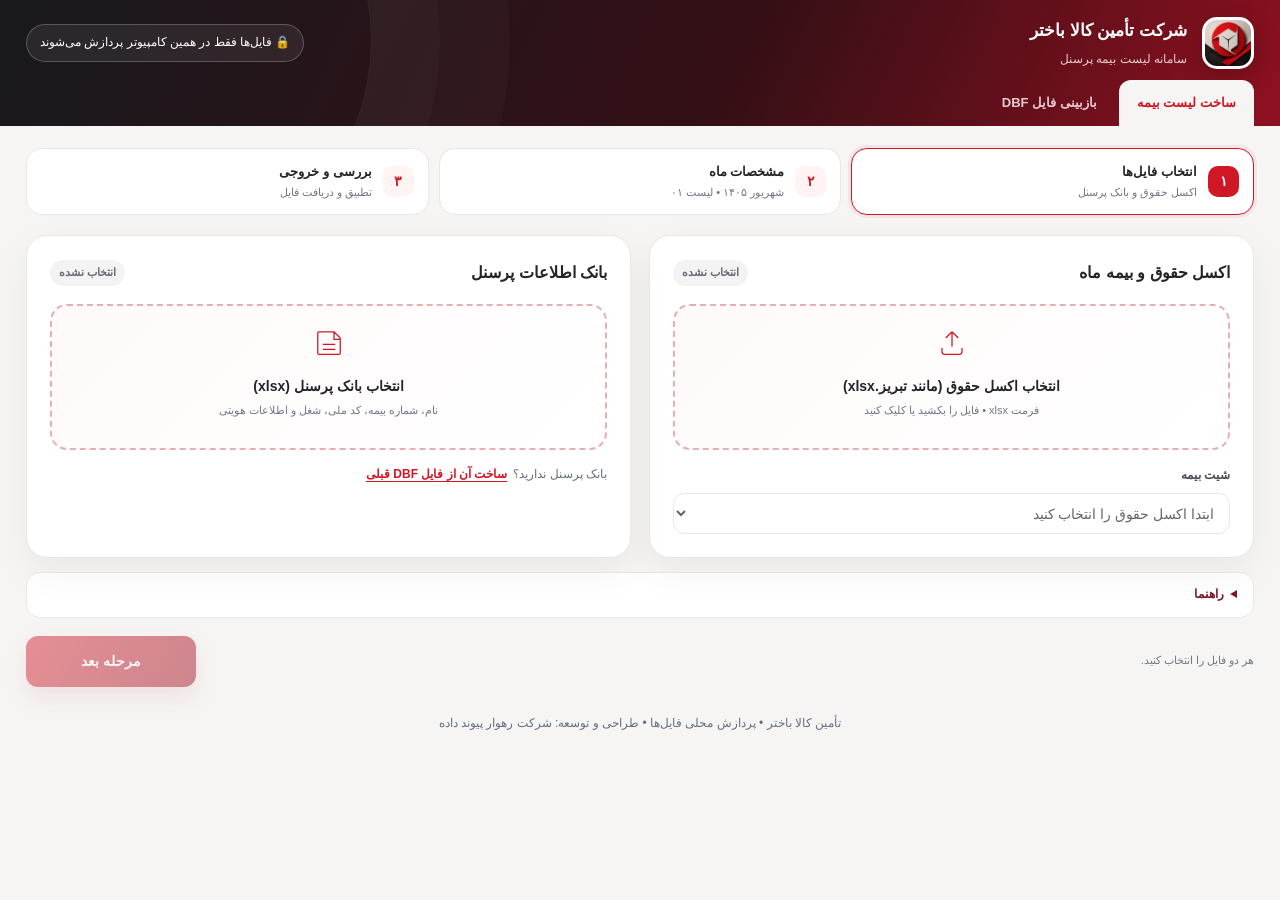
==== bime/index.html @ 83b2b1e6 "Bime: suggest close names, include same-month leavers, Tabriz workshop default - Unmatched payroll n" ====
<!doctype html><html lang="fa" dir="rtl"><head><meta charset="utf-8"><meta name="viewport" content="width=device-width,initial-scale=1"><meta name="theme-color" content="#991522"><title>سامانه هوشمند بیمه | شرکت تأمین کالا باختر</title><meta name="author" content="شرکت رهوار پیوند داده"><style>
:root{--red:#cf1725;--deep:#91101d;--ink:#23242a;--muted:#737887;--bg:#f6f5f4;--line:#eae7e5;--light:#fff3f3;--good:#087c5f;--amber:#9d621a;--shadow:0 14px 40px rgba(30,24,24,.055)}
*{box-sizing:border-box}body{margin:0;background:var(--bg);color:var(--ink);font-family:Tahoma,'Segoe UI',Arial,sans-serif;font-size:14px;line-height:1.8}button,input,select{font:inherit}button{cursor:pointer}button:disabled{cursor:not-allowed;opacity:.47}a{color:inherit}.wrap{max-width:1340px;margin:auto;padding:0 26px}.top{background:linear-gradient(115deg,#18191d,#340f15 57%,#8f1020);color:white;overflow:hidden;position:relative}.top:before{content:'';position:absolute;left:-100px;bottom:-150px;width:470px;height:470px;border:1px solid #ffffff14;border-radius:50%;box-shadow:0 0 0 68px #ffffff06,0 0 0 138px #ffffff06;pointer-events:none}.header{padding:22px 0;display:flex;justify-content:space-between;align-items:center;gap:18px;position:relative}.brand{display:flex;align-items:center;gap:15px}.logo{width:76px;height:76px;border-radius:22px;object-fit:cover;background:white;border:3px solid #ffffff25;box-shadow:0 6px 22px #0003}.brand-name{font-weight:900;font-size:20px;margin:0}.brand-sub{font-size:12px;color:#e7cbd0;margin-top:2px}.top-tag{border:1px solid #ffffff39;color:#fff;background:#ffffff12;padding:7px 13px;border-radius:99px;font-size:12px;white-space:nowrap}.hero{padding:17px 0 39px;position:relative;display:flex;justify-content:space-between;align-items:end;gap:24px}.hero h1{font-size:clamp(23px,3vw,37px);line-height:1.55;max-width:760px;margin:0 0 7px;font-weight:900}.hero p{color:#e4cbd0;margin:0;max-width:770px;font-size:13px}.hero-chip{display:flex;align-items:center;gap:8px;font-size:12px;color:#fff;border-radius:15px;background:#ffffff13;padding:12px 16px;border:1px solid #ffffff26;white-space:nowrap}.dot{height:8px;width:8px;display:inline-block;background:#56d3a4;border-radius:50%;box-shadow:0 0 0 4px #56d3a430}.main{padding-top:24px;padding-bottom:55px}.notice{background:white;border:1px solid #f1d9d9;border-right:4px solid var(--red);border-radius:14px;padding:12px 17px;font-size:12px;color:#61464b;margin-bottom:22px}.steps{display:grid;grid-template-columns:1.1fr 1fr;gap:19px}.panel{background:#fff;border:1px solid var(--line);border-radius:21px;box-shadow:var(--shadow);padding:23px}.panel-head{display:flex;align-items:center;justify-content:space-between;gap:12px;margin-bottom:18px}.panel-title{display:flex;align-items:center;gap:11px}.number{height:31px;width:31px;border-radius:10px;background:var(--light);color:var(--red);display:grid;place-items:center;font-weight:900;font-size:14px}.panel h2{font-size:16px;margin:0;font-weight:900}.tiny{font-size:11px;color:var(--muted)}.hint{margin:0 0 15px;color:var(--muted);font-size:12px}.upload{border:2px dashed #e7afb3;background:linear-gradient(135deg,#fffafa,#fff);border-radius:17px;padding:23px 14px;text-align:center;display:block;transition:.15s;cursor:pointer;position:relative}.upload:hover,.upload.drag{border-color:var(--red);background:#fff1f2}.upload svg{width:30px;height:30px;color:var(--red);margin-bottom:8px}.upload strong{display:block;font-size:14px}.upload small{display:block;color:var(--muted);font-size:11px;margin-top:2px}.upload input{position:absolute;opacity:0;width:1px;height:1px;pointer-events:none}.grid2{display:grid;grid-template-columns:1fr 1fr;gap:14px}.field label{display:block;font-size:12px;font-weight:800;color:#4c4d56;margin-bottom:7px}.field input,.field select,.search{width:100%;background:#fff;border:1px solid #dedfe3;border-radius:11px;min-height:41px;padding:8px 11px;outline:none;color:var(--ink)}.field input:focus,.field select:focus,.search:focus{border-color:var(--red);box-shadow:0 0 0 3px #e51c2f12}.field input[dir=ltr]{font-family:Arial,sans-serif;text-align:center;direction:ltr}.soft{border:1px solid #eee9e8;background:#fcfbfa;border-radius:13px;padding:13px;margin-top:15px}.soft strong{font-size:12px}.soft p{font-size:11px;color:var(--muted);margin:3px 0 9px}.secondary{background:#fff;color:#383941;border:1px solid #dedbe0;border-radius:10px;min-height:38px;padding:8px 13px;font-weight:800;font-size:12px;display:inline-flex;align-items:center;justify-content:center;gap:7px}.secondary:hover{background:#faf6f6;border-color:#cca0a0}.secondary:disabled{opacity:.45}.file-line{font-size:11px;color:var(--good);margin:8px 0 0;min-height:19px}.status{display:inline-flex;align-items:center;gap:5px;background:#f3f3f4;color:#686a74;padding:3px 9px;border-radius:99px;font-size:11px;font-weight:800}.status.green{background:#eaf7f2;color:#087c5f}.status.warn{background:#fff4e2;color:#976315}.status.bad{background:#fff0f0;color:#ad1829}.stats{display:grid;grid-template-columns:repeat(4,1fr);gap:13px;margin:19px 0}.metric{background:white;border:1px solid var(--line);border-radius:15px;padding:13px 18px;box-shadow:var(--shadow)}.metric span{font-size:11px;color:#777b84}.metric strong{display:block;font-size:19px;margin-top:2px;direction:ltr;text-align:right;font-family:Arial,Tahoma,sans-serif}.metric.green strong{color:#087c5f}.metric.red strong{color:#b61e2d}.metric.amber strong{color:#986214}.table-panel{padding:0;overflow:hidden}.table-header{display:flex;justify-content:space-between;align-items:center;gap:14px;flex-wrap:wrap;padding:19px 23px;border-bottom:1px solid var(--line)}.table-tools{display:flex;gap:9px;align-items:center;flex-wrap:wrap}.search{min-height:38px;width:230px;font-size:12px}.seg{background:#f4f3f3;display:flex;padding:3px;gap:2px;border-radius:11px}.seg button{border:0;background:transparent;color:#6d7076;border-radius:8px;padding:7px 11px;font-size:11px;font-weight:800}.seg button.active{background:white;color:var(--red);box-shadow:0 2px 7px #00000014}.tblwrap{overflow:auto;max-height:580px}table{border-collapse:collapse;width:100%;min-width:1180px;font-size:12px;white-space:nowrap}th{position:sticky;top:0;z-index:1;background:#f9f8f8;border-bottom:1px solid #e7e7e8;color:#686972;text-align:right;padding:12px}td{padding:9px 12px;border-bottom:1px solid #f1eeee}tbody tr:hover{background:#fffafa}th:first-child,td:first-child{padding-right:24px}.mono{direction:ltr;unicode-bidi:plaintext;font-family:Arial,Tahoma,sans-serif}.wage{font-variant-numeric:tabular-nums}.empty{padding:52px 18px;text-align:center;color:#8a8e94}.fullname{font-weight:800;color:#262730}.smallbtn{background:#fff;border:1px solid #ebc9ce;color:#ae1522;border-radius:8px;padding:5px 10px;font-size:11px;font-weight:800}.smallbtn:hover{background:#fff0f1}.err-list{border:1px solid #f1d0d2;background:#fff9f8;border-radius:16px;padding:17px 21px;margin-top:18px}.err-list h3{font-size:13px;margin:0 0 4px;color:#aa1f29}.err-list p{font-size:12px;color:#8b6266;margin:0 0 10px}.issues{max-height:174px;overflow:auto;font-size:12px;color:#8f3036}.issues div{border-top:1px solid #f3dedf;padding:5px 0}.footer-actions{margin-top:20px;display:flex;align-items:center;justify-content:space-between;gap:18px;flex-wrap:wrap;background:#fff;border:1px solid var(--line);border-radius:19px;padding:19px 22px;box-shadow:var(--shadow)}.btn{border:0;border-radius:12px;background:linear-gradient(120deg,#d31b2b,#a10b1c);color:#fff;font-weight:900;font-size:14px;padding:13px 28px;box-shadow:0 10px 21px #b2162830}.btn:not(:disabled):hover{filter:brightness(1.04);transform:translateY(-1px)}.footer-text h3{font-size:15px;margin:0}.footer-text p{font-size:11px;color:#777;margin:2px 0}.details{margin-top:19px;color:#757983;font-size:12px}.details summary{cursor:pointer;font-weight:800}.details .content{border:1px solid var(--line);padding:14px;margin-top:8px;background:white;border-radius:12px}.tech{display:flex;flex-wrap:wrap;gap:8px;margin-top:11px}.tech span{background:#f7f6f6;border-radius:7px;padding:4px 8px;color:#4e5158;font-size:11px}.modal{position:fixed;inset:0;background:#181419aa;display:none;align-items:center;justify-content:center;padding:15px;z-index:100}.modal.show{display:flex}.modal-window{width:min(830px,100%);max-height:92vh;background:#fff;border-radius:20px;overflow:hidden;display:flex;flex-direction:column}.modal-head{display:flex;justify-content:space-between;align-items:center;padding:15px 22px;border-bottom:1px solid var(--line)}.modal-head h3{margin:0;font-size:17px}.close{background:#f5f5f5;border:0;border-radius:9px;width:33px;height:33px;font-size:21px}.modal-body{overflow:auto;padding:20px 22px}.edit-section{padding:12px 0;border-bottom:1px solid #f0eded}.edit-section h4{margin:0 0 12px;color:var(--red);font-size:13px}.modal-foot{padding:15px 22px;border-top:1px solid #efeeee;display:flex;justify-content:end;gap:10px}.toast{position:fixed;bottom:20px;left:20px;max-width:440px;background:#26262b;color:#fff;border-radius:12px;padding:12px 17px;z-index:200;box-shadow:0 12px 40px #0002;display:none;font-size:12px}.toast.show{display:block}.sr{position:absolute;width:1px;height:1px;padding:0;margin:-1px;overflow:hidden;clip:rect(0,0,0,0);white-space:nowrap;border:0}
@media(max-width:940px){.steps{grid-template-columns:1fr}.stats{grid-template-columns:repeat(2,1fr)}.hero-chip{display:none}}@media(max-width:600px){.wrap{padding:0 14px}.header{padding:15px 0}.logo{width:56px;height:56px;border-radius:14px}.brand-name{font-size:15px}.brand-sub{font-size:10px}.top-tag{display:none}.hero{padding:12px 0 25px}.hero h1{font-size:25px}.panel{padding:17px}.grid2{grid-template-columns:1fr}.metric{padding:10px}.metric strong{font-size:16px}.search{width:100%}.table-tools{width:100%}.table-header{padding:16px}.footer-actions{padding:16px}.btn{width:100%}.modal-body{padding:13px}}


.hero p{max-width:770px}.workgrid{display:grid;grid-template-columns:1fr 1fr;gap:18px}
.manualbox{margin-top:16px;background:#fafbfc;border:1px solid #e7e9ee;border-radius:14px;padding:13px 16px;line-height:1.9}
.manualbox strong{color:#7b1623}.muted{font-size:12px;color:#657080}.cardheads{display:flex;align-items:center;justify-content:space-between;gap:10px;flex-wrap:wrap}
.linkbtn{border:1px solid #ddcbd0;color:#8e1a2a;background:#fff5f5;border-radius:10px;padding:8px 14px;font-size:12px;font-weight:bold}
.linkbtn:hover{background:#fae6e8}.minirow{display:flex;align-items:center;gap:10px;flex-wrap:wrap}.smallstat{border-radius:12px;padding:10px 14px;background:#f8f8fa;border:1px solid #ebebef;min-width:130px;flex:1}.smallstat b{display:block;font-size:19px;color:#34313a}.smallstat span{font-size:12px;color:#6d7380}
.tabsec{display:flex;align-items:center;justify-content:space-between;gap:14px;flex-wrap:wrap}.results-table{max-height:550px;overflow:auto}.results-table table{white-space:nowrap}.dangertext{color:#a61227;font-weight:700}.goodtext{color:#087c5f;font-weight:700}.grid3{display:grid;grid-template-columns:repeat(3,1fr);gap:12px}
.upload.compact{padding:22px 16px;min-height:146px}.upload.compact svg{width:30px;height:30px}.pill{border-radius:100px;padding:3px 10px;font-size:11px;background:#fff6e6;color:#94601c;border:1px solid #f0deae}
.issue{background:#fff4f5;color:#852330;border:1px solid #f3d4d9;border-radius:10px;padding:10px 12px;font-size:12px;margin:5px 0}.positive{background:#eaf8f2;border-color:#cae9dc;color:#065e43}
.actions{display:flex;gap:9px;flex-wrap:wrap;align-items:center}.mainrow{margin-top:19px}.hide{display:none!important}.tall-message{min-height:64px}.sheetline{margin-top:15px}
.viewer-summary{font-size:12px;color:#69717d;line-height:2}.allfields{display:flex;flex-wrap:wrap;gap:6px}.allfields span{font-size:12px;padding:4px 7px;background:#f5f5f8;border:1px solid #e9e9ec;border-radius:8px}
.table-tools{flex-wrap:wrap}.strong-note{font-weight:700;color:#913040}.table-panel{margin-top:22px}.panel-head{margin-bottom:16px}
@media(max-width:1000px){.workgrid{grid-template-columns:1fr}.grid3{grid-template-columns:1fr 1fr}}
@media(max-width:650px){.grid3{grid-template-columns:1fr}.minirow{flex-direction:column;align-items:stretch}.smallstat{min-width:0}.manualbox{padding:11px}.hero h1{font-size:26px}}

/* ---- ساده‌سازی رابط: زبانه‌ها و مراحل (طراحی و توسعه: شرکت رهوار پیوند داده) ---- */
.top.slim .header{padding:16px 0 10px}
.top.slim .logo{width:52px;height:52px;border-radius:15px}
.top.slim .brand-name{font-size:17px}
.apptabs{display:flex;gap:4px;position:relative}
.apptab{border:0;background:transparent;color:#e7cbd0;font-weight:800;font-size:13px;padding:11px 18px;border-radius:12px 12px 0 0}
.apptab:hover{color:#fff;background:#ffffff10}
.apptab.active{background:var(--bg);color:var(--red)}
.main{padding-top:22px}
.stepper{list-style:none;margin:0 0 20px;padding:0;display:grid;grid-template-columns:repeat(3,1fr);gap:10px}
.stepbtn{width:100%;display:flex;align-items:center;gap:11px;text-align:right;background:#fff;border:1px solid var(--line);border-radius:16px;padding:11px 14px;color:var(--ink);transition:.15s}
.stepbtn:hover{border-color:#e2bcc0}
.stepbtn b{display:block;font-size:13px}
.stepbtn small{display:block;font-size:11px;color:var(--muted);white-space:nowrap;overflow:hidden;text-overflow:ellipsis;max-width:240px}
.stepbtn .number{flex-shrink:0}
.stepbtn.active{border-color:var(--red);box-shadow:0 0 0 3px #cf172512}
.stepbtn.active .number{background:var(--red);color:#fff}
.stepbtn.done .number{background:#eaf7f2;color:var(--good)}
.step[hidden],#tab-build[hidden],#tab-viewer[hidden]{display:none}
.panel-head h2{font-size:16px;margin:0;font-weight:900}
.minor{display:flex;align-items:center;gap:6px;flex-wrap:wrap;margin-top:14px;font-size:12px}
.textbtn{border:0;background:none;color:var(--red);font-weight:800;font-size:12px;padding:0;text-decoration:underline;text-underline-offset:3px}
.help{margin-top:14px;background:#fff;border:1px solid var(--line);border-radius:14px;padding:11px 16px;font-size:12px;color:#5b616c}
.help summary{cursor:pointer;font-weight:800;color:#7b1623}
.helpbody p{margin:8px 0 0;line-height:2}
.stepnav{display:flex;align-items:center;justify-content:space-between;gap:12px;margin-top:18px;flex-wrap:wrap}
.stepnav .btn{min-width:170px}
.grid4{display:grid;grid-template-columns:repeat(4,1fr);gap:12px}
.stats{margin:0 0 14px}
.top-actions{margin:0 0 14px}
.table-panel{margin-top:0}
.table-header h2{font-size:16px;margin:0;font-weight:900}
.tabsec{padding:19px 23px}
.tabsec h2{font-size:16px;margin:0;font-weight:900}
#viewerPanel .manualbox,#viewerPanel>.table-tools{margin-left:23px;margin-right:23px}
#viewerPanel>details{margin:16px 23px 20px}
.pagefoot{text-align:center;margin:26px 0}
.rowact{margin-top:6px}
.leaversel{border:1px solid #dedfe3;border-radius:8px;padding:4px 8px;font-size:12px;background:#fff}
tr.dim td{opacity:.55}
@media(max-width:1000px){.grid4{grid-template-columns:1fr 1fr}}
@media(max-width:650px){
  .stepper{gap:6px}
  .stepbtn{flex-direction:column;text-align:center;gap:4px;padding:9px 6px}
  .stepbtn small{display:none}
  .stepbtn b{font-size:12px}
  .grid4{grid-template-columns:1fr}
  .stepnav .btn{width:100%}
  .apptab{padding:10px 12px;font-size:12px}
}
</style></head>
<body>
<div class="top slim"><div class="wrap"><header class="header"><div class="brand"><img class="logo" src="[data-uri]" alt="لوگوی تأمین کالا باختر"><div><div class="brand-name">شرکت تأمین کالا باختر</div><div class="brand-sub">سامانه لیست بیمه پرسنل</div></div></div><span class="top-tag">🔒 فایل‌ها فقط در همین کامپیوتر پردازش می‌شوند</span></header>
<nav class="apptabs" role="tablist" aria-label="بخش‌های سامانه"><button type="button" class="apptab active" role="tab" aria-selected="true" data-tab="build">ساخت لیست بیمه</button><button type="button" class="apptab" role="tab" aria-selected="false" data-tab="viewer">بازبینی فایل DBF</button></nav>
</div></div>
<main class="wrap main">

<section id="tab-build" role="tabpanel">
<ol class="stepper" aria-label="مراحل">
<li><button type="button" class="stepbtn active" data-step="1"><span class="number">۱</span><span><b>انتخاب فایل‌ها</b><small id="s1sum">اکسل حقوق و بانک پرسنل</small></span></button></li>
<li><button type="button" class="stepbtn" data-step="2"><span class="number">۲</span><span><b>مشخصات ماه</b><small id="s2sum">کارگاه، سال و ماه</small></span></button></li>
<li><button type="button" class="stepbtn" data-step="3"><span class="number">۳</span><span><b>بررسی و خروجی</b><small>تطبیق و دریافت فایل</small></span></button></li>
</ol>

<div class="step" data-step="1">
<div class="workgrid">
<section class="panel"><div class="panel-head"><h2>اکسل حقوق و بیمه ماه</h2><span class="status" id="payState">انتخاب نشده</span></div>
<label class="upload compact" id="payZone"><svg viewBox="0 0 24 24" fill="none" stroke="currentColor"><path d="M12 15V3m0 0L7 8m5-5 5 5M4 16v3a2 2 0 0 0 2 2h12a2 2 0 0 0 2-2v-3"/></svg><strong id="payName">انتخاب اکسل حقوق (مانند تبریز.xlsx)</strong><small>فرمت xlsx • فایل را بکشید یا کلیک کنید</small><input type="file" id="payInput" accept=".xlsx"></label>
<div class="field sheetline"><label for="sheetSelect">شیت بیمه</label><select id="sheetSelect" disabled><option>ابتدا اکسل حقوق را انتخاب کنید</option></select></div>
</section>
<section class="panel"><div class="panel-head"><h2>بانک اطلاعات پرسنل</h2><span class="status" id="masterState">انتخاب نشده</span></div>
<label class="upload compact" id="masterZone"><svg viewBox="0 0 24 24" fill="none" stroke="currentColor"><path d="M8 3h8l5 5v12a1 1 0 0 1-1 1H4a1 1 0 0 1-1-1V4a1 1 0 0 1 1-1h4zm8 0v6h5M7 13h10m-10 4h10"/></svg><strong id="masterName">انتخاب بانک پرسنل (xlsx)</strong><small>نام، شماره بیمه، کد ملی، شغل و اطلاعات هویتی</small><input type="file" id="masterInput" accept=".xlsx"></label>
<div class="minor"><span id="masterInfo" class="muted">بانک پرسنل ندارید؟</span><button type="button" class="textbtn" id="chooseDbfForExcel">ساخت آن از فایل DBF قبلی</button><input id="dbfMasterInput" type="file" accept=".dbf" hidden></div>
</section>
</div>
<details class="help"><summary>راهنما</summary><div class="helpbody">
<p><b>اکسل حقوق:</b> نام افراد، روزهای کارکرد، مزد، مزایا، مأخذ بیمه و سهم بیمه کارگر؛ مبالغ فقط از شیت انتخاب‌شده گرفته می‌شوند.</p>
<p><b>بانک پرسنل:</b> فرد جدید را یک‌بار به این اکسل اضافه کنید؛ برای افراد خارج‌شده «وضعیت پرسنل» را غیرفعال بگذارید. افراد غیرفعال و افرادی که در لیست حقوق نیستند وارد خروجی نمی‌شوند.</p>
<p><b>نام‌های متفاوت:</b> اگر نامی در دو فایل کمی فرق داشته باشد (مثلاً «زاده» جا افتاده)، سامانه نزدیک‌ترین نام را پیشنهاد می‌دهد؛ با تأیید شما در همین مرورگر به خاطر سپرده می‌شود و نام بانک پرسنل در فایل بیمه درج می‌شود.</p>
<p><b>ترک کار:</b> کسی که در بانک پرسنل «تاریخ ترک کار» در ماه همین لیست دارد، با ۰ روز اعلام می‌شود؛ مشخص کنید در کدام لیست است. با افزودن ستون اختیاری «لیست بیمه» (مثلاً «اصلی» یا «پیمان») به بانک پرسنل، این انتخاب خودکار می‌شود.</p>
<p><b>امنیت:</b> همه اطلاعات در مرورگر همین کامپیوتر پردازش می‌شود و به سرور ارسال نمی‌شود. انکودینگ، ترتیب ۲۹ ستون و ساختار DBF مطابق نمونه رسمی ثابت است.</p>
</div></details>
<div class="stepnav"><span class="tiny" id="s1hint">هر دو فایل را انتخاب کنید.</span><button type="button" class="btn" data-go="2" id="next1" disabled>مرحله بعد</button></div>
</div>

<div class="step" data-step="2" hidden>
<section class="panel"><div class="panel-head"><h2>مشخصات ماه و کارگاه</h2><span class="status green">سال و ماه از اکسل حقوق خوانده می‌شود</span></div>
<div class="grid4">
<div class="field"><label for="workshop">کد ۱۰ رقمی کارگاه</label><input id="workshop" dir="ltr" maxlength="10" inputmode="numeric" value="2826160012"></div>
<div class="field"><label for="listno">شماره لیست</label><input id="listno" dir="ltr" maxlength="12" value="01"></div>
<div class="field"><label for="year">سال شمسی</label><input id="year" dir="ltr" maxlength="4" inputmode="numeric" value="1405"></div>
<div class="field"><label for="month">ماه لیست</label><select id="month"><option value="1">فروردین</option><option value="2">اردیبهشت</option><option value="3">خرداد</option><option value="4">تیر</option><option value="5">مرداد</option><option value="6" selected>شهریور</option><option value="7">مهر</option><option value="8">آبان</option><option value="9">آذر</option><option value="10">دی</option><option value="11">بهمن</option><option value="12">اسفند</option></select></div>
</div>
<p class="tiny" style="margin:14px 0 0">مأخذ بیمه و سهم کارگر از اکسل حقوق استخراج می‌شوند و دوباره محاسبه نمی‌شوند؛ اطلاعات هویتی از بانک پرسنل می‌آیند.</p>
</section>
<div class="stepnav"><button type="button" class="secondary" data-go="1">مرحله قبل</button><button type="button" class="btn" data-go="3">بررسی و خروجی</button></div>
</div>

<div class="step" data-step="3" hidden>
<div class="stats"><div class="metric"><span>افراد لیست حقوق</span><strong id="statPayroll">۰</strong></div><div class="metric green"><span>تطبیق صحیح و فعال</span><strong id="statMatched">۰</strong></div><div class="metric red"><span>نیازمند رسیدگی</span><strong id="statProblems">۰</strong></div><div class="metric amber"><span>افراد بانک خارج از لیست ماه</span><strong id="statUnused">۰</strong></div></div>
<div class="footer-actions top-actions"><div><strong id="exportTitle">منتظر دو اکسل</strong><div class="tiny" id="exportHint">پس از رفع اشکالات، فایل خروجی فعال می‌شود.</div></div><button type="button" class="btn" id="exportBtn" disabled>دریافت DSKWOR00.dbf</button></div>
<section class="panel table-panel"><div class="table-header"><div><h2>تطبیق دو اکسل و مبالغ</h2><div class="tiny" id="matchSubtitle">پس از انتخاب هر دو اکسل، نتایج اینجا ظاهر می‌شود.</div></div><div class="table-tools"><input class="search" type="search" id="search" placeholder="جستجوی نام یا کد ملی"><div class="seg"><button id="filterAll" type="button" class="active">همه</button><button id="filterProblems" type="button">فقط مشکلات</button></div><button id="reportBtn" type="button" class="secondary" disabled>دانلود گزارش خطا</button></div></div>
<div id="issuesBox" class="soft" style="margin:0 20px 14px" hidden><strong id="issuesTitle"></strong><div id="issuesLines"></div></div>
<div class="tblwrap results-table"><table><thead><tr><th>ردیف</th><th>نام در اکسل حقوق</th><th>وضعیت تطبیق</th><th>شماره بیمه</th><th>کد ملی</th><th>شغل</th><th>روز کارکرد</th><th>مأخذ بیمه (ریال)</th><th>سهم کارگر (ریال)</th><th>جزئیات</th></tr></thead><tbody id="matchedRows"><tr><td colspan="10" class="empty">هنوز دو فایل انتخاب نشده‌اند.</td></tr></tbody></table></div>
</section>
<div class="stepnav"><button type="button" class="secondary" data-go="2">مرحله قبل</button><span class="tiny">برای ارسال رسمی، خروجی را در نرم‌افزار مقصد نیز کنترل کنید.</span></div>
</div>
</section>

<section id="tab-viewer" role="tabpanel" hidden>
<section class="panel table-panel" id="viewerPanel"><div class="tabsec"><div><h2>بازبینی هر فایل DBF</h2><div class="tiny">فایل DBF قدیمی یا خروجی ساخته‌شده را باز کنید و تمام لیست را بررسی کنید.</div></div><div class="actions"><button type="button" class="btn" id="viewerBtn">انتخاب فایل DBF</button><input type="file" id="viewerInput" accept=".dbf" hidden><button type="button" class="linkbtn" id="viewerToExcel" disabled>تبدیل پرسنل همین DBF به اکسل</button><button type="button" class="linkbtn" id="viewerCsv" disabled>دانلود جدول (CSV)</button></div></div>
<div class="manualbox tall-message" id="viewerSummary">فایل DBF را انتخاب کنید تا تعداد افراد، ساختار فایل و جدول اطلاعات آن نمایش داده شود.</div>
<div class="table-tools" style="margin:12px 0"><input id="viewerSearch" class="search" type="search" placeholder="جستجو در لیست DBF" disabled><label class="muted"><input id="viewerAll" type="checkbox"> نمایش تمام ۲۹ ستون (در صورت وجود)</label></div>
<div class="tblwrap results-table"><table><thead id="viewerHead"><tr><th>ردیف</th><th>نام</th><th>شماره بیمه</th><th>کد ملی</th></tr></thead><tbody id="viewerRows"><tr><td class="empty" colspan="6">هیچ فایل DBF باز نشده است.</td></tr></tbody></table></div>
<details class="manualbox"><summary style="cursor:pointer;font-weight:bold">مشخصات فنی فایل و ستون‌ها (برای پشتیبانی)</summary><div class="viewer-summary" id="schemaText"></div></details>
</section>
</section>

<footer class="muted pagefoot">تأمین کالا باختر • پردازش محلی فایل‌ها • طراحی و توسعه: شرکت رهوار پیوند داده</footer>
</main><div id="toast" class="toast" role="status" aria-live="polite"></div>
<script>
'use strict';
const SCHEMA=[{"name":"DSW_ID","type":"C","len":10,"dec":0,"label":"کد کارگاه"},{"name":"DSW_YY","type":"N","len":2,"dec":0,"label":"سال"},{"name":"DSW_MM","type":"N","len":2,"dec":0,"label":"ماه"},{"name":"DSW_LISTNO","type":"C","len":12,"dec":0,"label":"شماره لیست"},{"name":"DSW_ID1","type":"C","len":8,"dec":0,"label":"شماره بیمه"},{"name":"DSW_FNAME","type":"C","len":60,"dec":0,"label":"نام"},{"name":"DSW_LNAME","type":"C","len":60,"dec":0,"label":"نام خانوادگی"},{"name":"DSW_DNAME","type":"C","len":60,"dec":0,"label":"نام پدر"},{"name":"DSW_IDNO","type":"C","len":15,"dec":0,"label":"شماره شناسنامه"},{"name":"DSW_IDPLC","type":"C","len":30,"dec":0,"label":"محل صدور شناسنامه"},{"name":"DSW_IDATE","type":"C","len":8,"dec":0,"label":"تاریخ صدور"},{"name":"DSW_BDATE","type":"C","len":8,"dec":0,"label":"تاریخ تولد"},{"name":"DSW_SEX","type":"C","len":3,"dec":0,"label":"جنسیت"},{"name":"DSW_NAT","type":"C","len":10,"dec":0,"label":"ملیت"},{"name":"DSW_OCP","type":"C","len":50,"dec":0,"label":"عنوان شغل"},{"name":"DSW_SDATE","type":"C","len":8,"dec":0,"label":"تاریخ شروع به کار"},{"name":"DSW_EDATE","type":"C","len":8,"dec":0,"label":"تاریخ ترک کار"},{"name":"DSW_DD","type":"N","len":2,"dec":0,"label":"روز کارکرد"},{"name":"DSW_ROOZ","type":"N","len":12,"dec":0,"label":"دستمزد روزانه"},{"name":"DSW_MAH","type":"N","len":12,"dec":0,"label":"دستمزد ماهانه"},{"name":"DSW_MAZ","type":"N","len":12,"dec":0,"label":"مزایای مشمول"},{"name":"DSW_MASH","type":"N","len":12,"dec":0,"label":"جمع مشمول بیمه"},{"name":"DSW_TOTL","type":"N","len":12,"dec":0,"label":"جمع کل دستمزد و مزایا"},{"name":"DSW_BIME","type":"N","len":12,"dec":0,"label":"حق بیمه سهم کارگر"},{"name":"DSW_PRATE","type":"N","len":2,"dec":0,"label":"نرخ پیمان"},{"name":"DSW_JOB","type":"C","len":6,"dec":0,"label":"کد شغل بیمه"},{"name":"PER_NATCOD","type":"C","len":10,"dec":0,"label":"کد ملی"},{"name":"DSW_INC","type":"N","len":12,"dec":0,"label":"پایه سنوات روزانه"},{"name":"DSW_SPOUSE","type":"C","len":10,"dec":0,"label":"حق تأهل"}];
const HEADER_B64='[base64]';
const IRAN_CHARS={
            'آ': [0x8D, 0x8D, 0x8D, 0x8D, false],
            'ا': [0x90, 0x91, 0x90, 0x91, false],
            'أ': [0x90, 0x91, 0x90, 0x91, false],
            'إ': [0x90, 0x91, 0x90, 0x91, false],
            'ب': [0x92, 0x92, 0x93, 0x93, true],
            'پ': [0x94, 0x94, 0x95, 0x95, true],
            'ت': [0x96, 0x96, 0x97, 0x97, true],
            'ث': [0x98, 0x98, 0x99, 0x99, true],
            'ج': [0x9A, 0x9A, 0x9B, 0x9B, true],
            'چ': [0x9C, 0x9C, 0x9D, 0x9D, true],
            'ح': [0x9E, 0x9E, 0x9F, 0x9F, true],
            'خ': [0xA0, 0xA0, 0xA1, 0xA1, true],
            'د': [0xA2, 0xA2, 0xA2, 0xA2, false],
            'ذ': [0xA3, 0xA3, 0xA3, 0xA3, false],
            'ر': [0xA4, 0xA4, 0xA4, 0xA4, false],
            'ز': [0xA5, 0xA5, 0xA5, 0xA5, false],
            'ژ': [0xA6, 0xA6, 0xA6, 0xA6, false],
            'س': [0xA7, 0xA7, 0xA8, 0xA8, true],
            'ش': [0xA9, 0xA9, 0xAA, 0xAA, true],
            'ص': [0xAB, 0xAB, 0xAC, 0xAC, true],
            'ض': [0xAD, 0xAD, 0xAE, 0xAE, true],
            'ط': [0xAF, 0xAF, 0xAF, 0xAF, true],
            'ظ': [0xE0, 0xE0, 0xE0, 0xE0, true],
            'ع': [0xE1, 0xE2, 0xE4, 0xE3, true],
            'غ': [0xE5, 0xE6, 0xE8, 0xE7, true],
            'ف': [0xE9, 0xE9, 0xEA, 0xEA, true],
            'ق': [0xEB, 0xEB, 0xEC, 0xEC, true],
            'ک': [0xED, 0xED, 0xEE, 0xEE, true],
            'ك': [0xED, 0xED, 0xEE, 0xEE, true],
            'گ': [0xEF, 0xEF, 0xF0, 0xF0, true],
            'ل': [0xF1, 0xF1, 0xF3, 0xF3, true], // Note: 0xF2 is La (لا)
            'م': [0xF4, 0xF4, 0xF5, 0xF5, true],
            'ن': [0xF6, 0xF6, 0xF7, 0xF7, true],
            'و': [0xF8, 0xF8, 0xF8, 0xF8, false],
            'ؤ': [0xF8, 0xF8, 0xF8, 0xF8, false],
            'ه': [0xF9, 0xF9, 0xFB, 0xFA, true],
            'ة': [0xF9, 0xF9, 0xFB, 0xFA, false],
            'ی': [0xFD, 0xFC, 0xFE, 0xFE, true],
            'ي': [0xFD, 0xFC, 0xFE, 0xFE, true],
            'ئ': [0x8E, 0x8E, 0x8E, 0x8E, true],
            'ء': [0x8C, 0x8C, 0x8C, 0x8C, false]};
const DECODE={
            0x80: '۰', 0x81: '۱', 0x82: '۲', 0x83: '۳', 0x84: '۴',
            0x85: '۵', 0x86: '۶', 0x87: '۷', 0x88: '۸', 0x89: '۹',
            0x8A: '،', 0x8B: 'ـ', 0x8C: 'ء', 0x8D: 'آ', 0x8E: 'ئ', 0x8F: 'ئ',
            0x90: 'ا', 0x91: 'ا', 0x92: 'ب', 0x93: 'ب', 0x94: 'پ', 0x95: 'پ',
            0x96: 'ت', 0x97: 'ت', 0x98: 'ث', 0x99: 'ث', 0x9A: 'ج', 0x9B: 'ج',
            0x9C: 'چ', 0x9D: 'چ', 0x9E: 'ح', 0x9F: 'ح', 0xA0: 'خ', 0xA1: 'خ',
            0xA2: 'د', 0xA3: 'ذ', 0xA4: 'ر', 0xA5: 'ز', 0xA6: 'ژ',
            0xA7: 'س', 0xA8: 'س', 0xA9: 'ش', 0xAA: 'ش', 0xAB: 'ص', 0xAC: 'ص',
            0xAD: 'ض', 0xAE: 'ض', 0xAF: 'ط', 0xE0: 'ظ',
            0xE1: 'ع', 0xE2: 'ع', 0xE3: 'ع', 0xE4: 'ع',
            0xE5: 'غ', 0xE6: 'غ', 0xE7: 'غ', 0xE8: 'غ',
            0xE9: 'ف', 0xEA: 'ف', 0xEB: 'ق', 0xEC: 'ق',
            0xED: 'ک', 0xEE: 'ک', 0xEF: 'گ', 0xF0: 'گ',
            0xF1: 'ل', 0xF2: 'لا', 0xF3: 'ل',
            0xF4: 'م', 0xF5: 'م', 0xF6: 'ن', 0xF7: 'ن',
            0xF8: 'و', 0xF9: 'ه', 0xFA: 'ه', 0xFB: 'ه',
            0xFC: 'ی', 0xFD: 'ی', 0xFE: 'ی', 0xFF: ' '};
const JOB_CODES={"بازاریاب":"001018","راننده":"027139","کارگر انبار":"024122","کمک انباردار":"024122","کمک انبار دار":"024122","سرپرست انبار":"024165","حسابدار":"007005","سرپرست حسابداری":"003011","نگهبان":"011007","فروشنده":"033119","سرپرست فروش":"034735","سرپرست فروش استانی":"034265","مامور پخش":"027270","موزع":"027270","تلفنچی":"035909","خدماتی":"032991","آبدارچی و خدماتی":"032991","منشی":"027122","اپراتور":"AC0957"};
const $=id=>document.getElementById(id);
let work=null, people=[], refMap=new Map(), filtered='all', editIndex=-1, fileOpened=false, parseNotes=[];
const fmt=n=>Number(n||0).toLocaleString('en-US');
const esc=s=>String(s??'').replace(/[&<>"']/g,c=>({'&':'&amp;','<':'&lt;','>':'&gt;','"':'&quot;',"'":'&#39;'}[c]));
const norm=s=>String(s??'').normalize('NFKC').replace(/[يى]/g,'ی').replace(/ك/g,'ک').replace(/[\s\u200c\u200f\u200e\u064b-\u065f]+/g,'').trim();
const digits=s=>String(s??'').replace(/[۰-۹]/g,ch=>String(ch.charCodeAt(0)-0x6f0)).replace(/[٠-٩]/g,ch=>String(ch.charCodeAt(0)-0x660));
function number(x){if(x===null||x===undefined||x==='')return 0;let t=digits(x).replace(/[,،\s]/g,'');const n=Number(t);return Number.isFinite(n)?Math.round(n):NaN}
const setState=(el,text,klass)=>{const e=$(el);e.textContent=text;e.className='status'+(klass?' '+klass:'')};
let toastTimer;
function notify(message){const el=$('toast');el.textContent=message;el.classList.add('show');clearTimeout(toastTimer);toastTimer=setTimeout(()=>el.classList.remove('show'),5600)}
function keyObj(row){const m=new Map();for(const k of Object.keys(row||{}))m.set(norm(k),row[k]);return m}
function pick(m,...names){for(const n of names){const v=m.get(norm(n));if(v!==undefined&&v!==null&&String(v).trim()!=='')return v}return ''}
const firstNames=['سید محمد','سید حسن','سید حسین','سید جواد','سید علی','سید مهدی','سید رضا','سید کمال','سید مصطفی','سید مجتبی','سید امیر','سید حمید','سید محسن','سید مرتضی','سیده فاطمه','سیده زهرا','سیده راضیه','سیده مریم','محمدرضا','محمد رضا','محمد علی','محمد حسین','محمدحسین','محمد جواد','محمدجواد','محمد مهدی','محمدمهدی','امیرحسین','امیر حسین','امیرعلی','امیر علی','علیرضا','علی رضا','علی اصغر','علی اکبر','غلامرضا','غلام رضا','غلام حسین','حمید رضا','سعید رضا','احمد رضا'];
function splitName(full){full=String(full||'').trim().replace(/\s+/g,' ');for(const name of firstNames){if(full.startsWith(name+' '))return [name,full.slice(name.length).trim()]};const p=full.split(' ');if(p.length<2)return [p[0]||'',''];if(['سید','سیده','میر'].includes(p[0])&&p.length>=3)return [p.slice(0,2).join(' '),p.slice(2).join(' ')];return [p[0],p.slice(1).join(' ')]}
function monthNumber(s){const months=['فروردین','اردیبهشت','خرداد','تیر','مرداد','شهریور','مهر','آبان','آذر','دی','بهمن','اسفند'];const i=months.findIndex(x=>norm(x)===norm(s));if(i>=0)return i+1;const n=number(s);return n>=1&&n<=12?n:0}
function date8(s){return digits(s).replace(/[^0-9]/g,'').trim()}
function iranEncode(value){const str=String(value??'').replace(/[يى]/g,'ی').replace(/ك/g,'ک').replace(/\u200c/g,' ').trim();if(!str)return [];
 const chars=Array.from(str);const out=[];
 for(let i=0;i<chars.length;i++){
  const ch=chars[i];if(ch==='ل'&&i+1<chars.length&&chars[i+1]==='ا'){out.push(0xf2);i++;continue}
  const def=IRAN_CHARS[ch];
  if(def){const prev=IRAN_CHARS[chars[i-1]];const next=IRAN_CHARS[chars[i+1]];const pj=prev&&prev[4],nl=!!next;const form=pj&&nl&&def[4]?3:pj?1:nl&&def[4]?2:0;out.push(def[form])}
  else if(/[0-9]/.test(ch)&&ch.length===1)out.push(ch.charCodeAt(0));
  else if(ch>='۰'&&ch<='۹')out.push(0x80+ch.charCodeAt(0)-0x6f0);
  else if(ch===' '||ch==='\t')out.push(32);
  else if(ch==='،')out.push(0x8a);
  else if(ch.codePointAt(0)<128)out.push(ch.charCodeAt(0));
  else throw new Error('حرف «'+ch+'» در کدگذاری فایل نمونه پشتیبانی نشده است.');
 }
 return out.reverse();
}
function iranDecode(buf){const a=Array.from(buf);while(a.length&&(a[0]===0||a[0]===32))a.shift();while(a.length&&(a[a.length-1]===0||a[a.length-1]===32))a.pop();if(!a.length)return '';if(a.every(x=>x<128))return String.fromCharCode(...a).trim();return a.reverse().map(x=>DECODE[x]??(x<128?String.fromCharCode(x):'�')).join('').replace(/\s+/g,' ').trim()}
function fieldBytes(f,v){const val=String(v??'').trim();if(f.type==='N'){if(val===''||val==='null')throw Error(f.label+' مقدار ندارد');const n=number(val);if(!Number.isSafeInteger(n))throw Error(f.label+' عدد معتبر نیست');const s=String(n);if(s.length>f.len)throw Error(f.label+' از طول مجاز بیشتر است');return Array.from(new TextEncoder().encode(s))}const b=/^[\x00-\x7f]*$/.test(val)?Array.from(new TextEncoder().encode(val)):iranEncode(val);if(b.length>f.len)throw Error(f.label+' از طول مجاز فایل نمونه بیشتر است');return b}
function parseDbf(input){const bytes=input instanceof Uint8Array?input:new Uint8Array(input);if(bytes.length<65)throw Error('فایل DBF معتبر نیست');const dv=new DataView(bytes.buffer,bytes.byteOffset,bytes.byteLength);const count=dv.getUint32(4,true),hd=dv.getUint16(8,true),rl=dv.getUint16(10,true);if(hd>bytes.length||hd<33||rl<2||count>100000||hd+count*rl>bytes.length)throw Error('اندازه و ساختار فایل DBF معتبر نیست');const fields=[];for(let pos=32;pos<hd-1;pos+=32){if(bytes[pos]===13)break;let s='';for(let i=0;i<11&&bytes[pos+i]!==0;i++)s+=String.fromCharCode(bytes[pos+i]);fields.push({name:s,type:String.fromCharCode(bytes[pos+11]),len:bytes[pos+16]})}const records=[];for(let i=0;i<count;i++){const start=hd+i*rl;if(bytes[start]===42)continue;const rec={};let offset=start+1;for(const f of fields){const raw=bytes.subarray(offset,offset+f.len);rec[f.name]=f.type==='N'?number(String.fromCharCode(...raw).trim()):iranDecode(raw);offset+=f.len}records.push(rec)}return {fields,records,header:hd,record:rl,count,language:bytes[29]}}
function template(){return Uint8Array.from(atob(HEADER_B64),c=>c.charCodeAt(0))}
function makeDbf(records){const header=template(),length=469,dest=new Uint8Array(header.length+records.length*length);dest.set(header);const dv=new DataView(dest.buffer);const now=new Date();dest[1]=(now.getFullYear()-1900)&255;dest[2]=now.getMonth()+1;dest[3]=now.getDate();dv.setUint32(4,records.length,true);
 for(let i=0;i<records.length;i++){let off=header.length+i*length;dest[off++]=32;for(const f of SCHEMA){dest.fill(32,off,off+f.len);const b=fieldBytes(f,records[i][f.name]);const start=f.type==='N'?off+f.len-b.length:off;dest.set(b,start);off+=f.len}}
 const parsed=parseDbf(dest);if(parsed.fields.length!==29||parsed.header!==961||parsed.record!==469||parsed.count!==records.length||parsed.language!==0x7e||dest.length!==961+469*records.length)throw Error('تطابق ساختاری فایل ساخته‌شده تأیید نشد');for(let i=0;i<records.length;i++){for(const f of SCHEMA){if(f.type==='N'&&parsed.records[i][f.name]!==number(records[i][f.name]))throw Error('کنترل مبلغ '+f.label+' در ردیف '+(i+1)+' ناموفق بود')}}return dest}
async function unzip(bytes){const v=new DataView(bytes.buffer,bytes.byteOffset,bytes.byteLength);let e=-1;for(let p=bytes.length-22;p>=Math.max(0,bytes.length-65557);p--){if(v.getUint32(p,true)===0x06054b50){e=p;break}}if(e<0)throw Error('ساختار فشرده فایل اکسل شناسایی نشد');const end=v.getUint16(e+10,true);let p=v.getUint32(e+16,true);const found=new Map();const decoder=new TextDecoder('utf-8');for(let i=0;i<end;i++){if(v.getUint32(p,true)!==0x02014b50)throw Error('بخش اطلاعات فایل اکسل آسیب دیده است');const method=v.getUint16(p+10,true),size=v.getUint32(p+20,true),len=v.getUint16(p+28,true),extra=v.getUint16(p+30,true),comment=v.getUint16(p+32,true),local=v.getUint32(p+42,true);const name=decoder.decode(bytes.subarray(p+46,p+46+len)).replace(/\\/g,'/');p+=46+len+extra+comment;if(!/^xl\//.test(name)||name.endsWith('/'))continue;const off=local+30+v.getUint16(local+26,true)+v.getUint16(local+28,true);found.set(name,{method,off,size})}
 async function read(name){const f=found.get(name);if(!f)throw Error('بخش '+name+' در اکسل یافت نشد');const src=bytes.slice(f.off,f.off+f.size);if(f.method===0)return decoder.decode(src);if(f.method!==8)throw Error('فرمت فشرده‌سازی این اکسل پشتیبانی نمی‌شود');if(typeof DecompressionStream==='undefined')throw Error('لطفاً فایل HTML را با نسخه جدید Chrome یا Edge باز کنید');const stream=new Blob([src]).stream().pipeThrough(new DecompressionStream('deflate-raw'));return decoder.decode(await new Response(stream).arrayBuffer())}return {read,has:(name)=>found.has(name)}}
function xml(txt){const d=new DOMParser().parseFromString(txt,'application/xml');if(d.querySelector('parsererror'))throw Error('فرمت XML فایل اکسل نامعتبر است');return d}
function children(node,tag){return Array.from(node.getElementsByTagName('*')).filter(el=>el.localName===tag)}
function zipPath(origin,target){if(target.startsWith('/'))return target.replace(/^\/+/, '');const p=origin.split('/');p.pop();for(const step of target.split('/')){if(step==='..')p.pop();else if(step&&step!=='.')p.push(step)}return p.join('/')}
function decodeSheet(doc,strings){const rows=[],nodeRows=children(doc,'row');for(const row of nodeRows){const cells={};for(const c of children(row,'c')){const ref=c.getAttribute('r')||'';const letters=ref.match(/^[A-Z]+/);if(!letters)continue;let col=0;for(const ch of letters[0])col=col*26+ch.charCodeAt(0)-64;col--;let val='';const t=c.getAttribute('t');const vn=children(c,'v')[0];if(t==='inlineStr'){const ins=children(c,'is')[0];val=ins?ins.textContent:''}else if(vn){const raw=vn.textContent;if(t==='s')val=strings[Number(raw)]??'';else if(t==='b')val=raw==='1'?'بله':'خیر';else if(t==='str'||t==='e')val=raw;else val=raw!==''&&Number.isFinite(Number(raw))?Number(raw):raw}else if(children(c,'f').length){parseNotes.push('بعضی فرمول‌های اکسل مقدار ذخیره‌شده ندارند و ممکن است لازم باشد فایل در اکسل باز و ذخیره شود.')}cells[col]=val}if(Object.keys(cells).length)rows.push(cells)}if(!rows.length)return [];const header=rows[0];const keys=Object.keys(header).map(Number).filter(i=>String(header[i]??'').trim());return rows.slice(1).map(r=>{const o={};for(const k of keys)o[String(header[k])]=r[k]??'';return o})}
async function readExcel(file){const zip=await unzip(new Uint8Array(await file.arrayBuffer()));const book=xml(await zip.read('xl/workbook.xml'));const rel=xml(await zip.read('xl/_rels/workbook.xml.rels'));const rm=new Map(children(rel,'Relationship').map(el=>[el.getAttribute('Id'),el.getAttribute('Target')]));let shared=[];if(zip.has('xl/sharedStrings.xml')){const d=xml(await zip.read('xl/sharedStrings.xml'));shared=children(d,'si').map(si=>si.textContent)}const sheets=[];for(const node of children(book,'sheet')){const name=node.getAttribute('name');const id=node.getAttribute('r:id')||node.getAttributeNS('http://schemas.openxmlformats.org/officeDocument/2006/relationships','id');const target=rm.get(id);if(!target)continue;const path=zipPath('xl/workbook.xml',target);if(!zip.has(path))continue;const rows=decodeSheet(xml(await zip.read(path)),shared);sheets.push({name,rows})}if(!sheets.length)throw Error('هیچ شیتی در فایل اکسل یافت نشد');return sheets}

// Application v2: separate payroll and personnel master; DBF inspector.
let masterRows=[], payrollData=[], linkRows=[], masterFileLoaded=false, viewerData=null, matchMode='all', lastGenerated=null;
const MASTER_FIELDS=[
 ['وضعیت پرسنل',null],['نام','DSW_FNAME'],['نام خانوادگی','DSW_LNAME'],['شماره بیمه','DSW_ID1'],['کد ملی','PER_NATCOD'],['نام پدر','DSW_DNAME'],['شماره شناسنامه','DSW_IDNO'],['محل صدور شناسنامه','DSW_IDPLC'],['تاریخ صدور شناسنامه','DSW_IDATE'],['تاریخ تولد','DSW_BDATE'],['جنسیت','DSW_SEX'],['ملیت','DSW_NAT'],['عنوان شغل','DSW_OCP'],['کد شغل بیمه','DSW_JOB'],['تاریخ شروع به کار','DSW_SDATE'],['تاریخ ترک کار','DSW_EDATE'],['توضیحات',null]
];
const nameOf=r=>String(r.DSW_FNAME||'').trim()+' '+String(r.DSW_LNAME||'').trim();
const codeOf=x=>digits(x).replace(/[^0-9]/g,'');
function nonempty(s){return String(s??'').trim()!==''}
function readMasterRows(book){const s=book.find(x=>norm(x.name)===norm('پرسنل'));if(!s)throw Error('در فایل انتخابی شیتی به نام «پرسنل» وجود ندارد. لطفاً از قالب بانک پرسنل استفاده کنید.');
 if(!s.rows.length)throw Error('شیت «پرسنل» خالی است.');
 const probe=keyObj(s.rows[0]);for(const key of ['نام','نام خانوادگی','شماره بیمه','کد ملی','وضعیت پرسنل'])if(!probe.has(norm(key)))throw Error('ستون «'+key+'» در اکسل پرسنل پیدا نشد.');
 return s.rows.map((src,rowIndex)=>{const data=keyObj(src);const get=k=>String(pick(data,k)??'').trim();const row={_row:rowIndex+2,_status:get('وضعیت پرسنل'),_comments:get('توضیحات'),_list:get('لیست بیمه')};for(const [label,id] of MASTER_FIELDS){if(id)row[id]=get(label)}row.DSW_ID1=codeOf(row.DSW_ID1);row.PER_NATCOD=codeOf(row.PER_NATCOD);row.DSW_JOB=digits(row.DSW_JOB).toUpperCase().replace(/\s/g,'');row.DSW_SEX=row.DSW_SEX.includes('خانم')?'زن':row.DSW_SEX.includes('آقا')?'مرد':row.DSW_SEX;return row}).filter(r=>nonempty(nameOf(r).trim())||nonempty(r.DSW_ID1)||nonempty(r.PER_NATCOD))}
function extractPayRows(){if(!work)return[];const s=work.find(s=>s.name===$('sheetSelect').value);if(!s)return[];const output=[];for(let i=0;i<s.rows.length;i++){
 const data=keyObj(s.rows[i]);const full=String(pick(data,'نام ونام خانوادگي','نام و نام خانوادگی','نام و نام خانوادگي')||'').trim().replace(/\s+/g,' ');
 if(!full||/جمع کل|جمع پرسنل/.test(full))continue;
 const get=(...keys)=>pick(data,...keys);
 const yy=number(get('سال')),mm=monthNumber(get('ماه'));
 const errors=[],warn=[];
 const required=(...keys)=>{const x=get(...keys);if(x==='')errors.push('ستون «'+keys[0]+'» برای این فرد خالی است');return x};
 const dd=required('کارکرد واقعی ماهانه','کارکرد');const daily=required('مزدروزانه','مزد روزانه');
 const basic=get('پایه سنوات و جقوق تجمیعی قابل پرداخت','پایه سنوات و حقوق تجمیعی قابل پرداخت');
 const monthly=basic!==''?number(basic):number(get('حقوق قابل پرداخت'))+number(get('پایه سنوات تجمیعی قابل پرداخت'));
 const insured=required('ماخذ بیمه','مأخذ بیمه'),insurance=required('سهم کارگر','بیمه سهم کارگر');
 const tot=get('جمع پرداختيها فیش','جمع پرداختیها فیش','جمع کل دستمزد و مزایا');
 if(tot==='')warn.push('جمع پرداختی‌ها در اکسل نیست؛ از مأخذ بیمه به عنوان جمع کل استفاده خواهد شد.');
 const po={_sourceName:full,_row:i+2,_errors:errors,_warnings:warn,_national:codeOf(get('کد ملی','کدملی')),_insurance:codeOf(get('شماره بیمه')),
 DSW_DD:number(dd),DSW_ROOZ:number(daily),DSW_MAH:monthly,DSW_MASH:number(insured),DSW_MAZ:number(insured)-monthly,DSW_TOTL:tot!==''?number(tot):number(insured),DSW_BIME:number(insurance),DSW_INC:number(get('پایه سنوات تجمیعی روزانه')),DSW_SPOUSE:String(number(get('حق تاهل قابل پرداخت'))),DSW_PRATE:0, _year:yy,_month:mm};
 if(po.DSW_MAZ<0)errors.push('مأخذ بیمه از دستمزد پایه کمتر است؛ فرمول حقوق بررسی شود');
 if(!Number.isInteger(po.DSW_DD)||po.DSW_DD<0||po.DSW_DD>31)errors.push('روز کارکرد باید بین صفر و ۳۱ باشد');
 if(po.DSW_MASH!==po.DSW_MAH+po.DSW_MAZ)errors.push('جمع مأخذ بیمه برابر با اجزا نیست');
 if(po.DSW_MASH<0||po.DSW_BIME<0)errors.push('مأخذ بیمه یا سهم کارگر منفی است');
 output.push(po);
 }
 return output;
}
function addToIndex(map,key,row){if(!key)return;let list=map.get(key);if(!list){list=[];map.set(key,list)}list.push(row)}
function validNational(s){s=codeOf(s);if(!/^\d{10}$/.test(s)||/^(\d)\1{9}$/.test(s))return false;let sum=0;for(let i=0;i<9;i++)sum+=Number(s[i])*(10-i);const mod=sum%11;return Number(s[9])===(mod<2?mod:11-mod)}
function syncData(){for(const entry of linkRows){const r=entry.combined;if(!r)continue;r.DSW_ID=codeOf($('workshop').value);r.DSW_YY=number($('year').value)%100;r.DSW_MM=number($('month').value);r.DSW_LISTNO=digits($('listno').value).trim();}}
// ---- تطبیق: پیشنهاد نام نزدیک، تأیید دستی، و ترک‌کارکرده‌های همان ماه (طراحی و توسعه: شرکت رهوار پیوند داده) ----
const ALIAS_KEY='bime-name-aliases';
let nameAliases=(()=>{try{return JSON.parse(localStorage.getItem(ALIAS_KEY)||'{}')||{}}catch(e){return {}}})();
function saveAliases(){try{localStorage.setItem(ALIAS_KEY,JSON.stringify(nameAliases))}catch(e){}}
let leaverRows=[];const leaverChoice=new Map();
function editDistance(a,b){const prev=Array.from({length:b.length+1},(_,i)=>i);for(let i=1;i<=a.length;i++){let diag=prev[0];prev[0]=i;for(let j=1;j<=b.length;j++){const tmp=prev[j];prev[j]=Math.min(prev[j]+1,prev[j-1]+1,diag+(a[i-1]===b[j-1]?0:1));diag=tmp}}return prev[b.length]}
function similarity(a,b){a=norm(a);b=norm(b);if(!a||!b)return 0;return 1-editDistance(a,b)/Math.max(a.length,b.length)}
function ymOf(s){const d=codeOf(s);if(d.length===8)return [Number(d.slice(0,4)),Number(d.slice(4,6))];if(d.length===6){const yy=Number(d.slice(0,2));return [(yy<70?1400:1300)+yy,Number(d.slice(2,4))]}return null}
function leftInListMonth(m){const ym=ymOf(m.DSW_EDATE);return !!ym&&ym[0]===number($('year').value)&&ym[1]===number($('month').value)}
function listColumnSays(m){const v=norm(m._list||'');if(!v)return null;const isP=x=>x.includes(norm('پیمان'));return isP(v)===isP(norm($('sheetSelect').value))}
function masterChecks(m,err,warn){
  if(!/^\d{8}$/.test(codeOf(m.DSW_ID1)))err.push('شماره بیمه باید ۸ رقم باشد');
  if(!validNational(m.PER_NATCOD))err.push('کد ملی معتبر نیست (۱۰ رقم و رقم کنترل)');
  if(!nonempty(m.DSW_FNAME)||!nonempty(m.DSW_LNAME))err.push('نام و نام خانوادگی ناقص است');
  if(!nonempty(m.DSW_DNAME))err.push('نام پدر در اکسل پرسنل درج نشده است');
  if(!['مرد','زن'].includes(m.DSW_SEX))err.push('جنسیت باید «مرد» یا «زن» باشد');
  if(!/^[A-Za-z0-9]{6}$/.test(m.DSW_JOB))err.push('کد شغل بیمه باید ۶ حرف/رقم باشد');
  if(!nonempty(m.DSW_OCP))err.push('عنوان شغل در بانک پرسنل درج نشده است');
  for(const [k,label] of [['DSW_BDATE','تاریخ تولد'],['DSW_SDATE','تاریخ شروع به کار'],['DSW_IDPLC','محل صدور شناسنامه']])if(!nonempty(m[k]))warn.push(label+' در اکسل پرسنل خالی است');
}
function fillCombined(m,p,matchBy,err){const combined={...m,...p,_sourceName:p._sourceName,_matchedBy:matchBy};
  combined.DSW_ID=codeOf($('workshop').value);combined.DSW_YY=number($('year').value)%100;combined.DSW_MM=number($('month').value);combined.DSW_LISTNO=digits($('listno').value);
  for(const key of SCHEMA.map(x=>x.name)){if(combined[key]===undefined)combined[key]=''}
  for(const f of SCHEMA){try{fieldBytes(f,combined[f.name])}catch(e){err.push(e.message)}}
  return combined}
function findMaster(p,idx){let matches=[],by='';
  if(p._national){matches=idx.nat.get(p._national)||[];by='کد ملی'}
  if(!matches.length&&p._insurance){matches=idx.ins.get(p._insurance)||[];by='شماره بیمه'}
  if(!matches.length){matches=idx.name.get(norm(p._sourceName))||[];by='نام کامل'}
  if(!matches.length){const a=nameAliases[norm(p._sourceName)];if(a){matches=(a.startsWith('name:')?idx.name.get(a.slice(5)):idx.nat.get(a))||[];by='تأیید دستی نام'}}
  return [matches,by]}
function buildMatch(){payrollData=extractPayRows();linkRows=[];leaverRows=[];
 const idx={name:new Map(),nat:new Map(),ins:new Map()};
 for(const m of masterRows){addToIndex(idx.name,norm(nameOf(m)),m);addToIndex(idx.nat,codeOf(m.PER_NATCOD),m);addToIndex(idx.ins,codeOf(m.DSW_ID1),m)}
 const seenMaster=new Map(),seenPay=new Map();for(const p of payrollData)addToIndex(seenPay,norm(p._sourceName),p);
 const found=payrollData.map(p=>findMaster(p,idx));
 const taken=new Set();for(const [ms] of found)if(ms.length===1)taken.add(ms[0]);
 payrollData.forEach((p,i)=>{const err=[...p._errors],warn=[...p._warnings];const [matches,matchBy]=found[i];let suggestion=null;
 // Never silently choose among duplicate persons.
 const m=matches.length===1?matches[0]:null;
 if(!matches.length){let best=null,score=0;for(const c of masterRows){if(taken.has(c))continue;const s=similarity(nameOf(c),p._sourceName);if(s>score){score=s;best=c}}
  if(best&&score>=0.75){suggestion=best;err.push('با این نام در بانک پرسنل پیدا نشد؛ احتمالاً «'+nameOf(best)+'» است')}
  else err.push('در بانک پرسنل پیدا نشد؛ ابتدا این فرد را در اکسل پرسنل ثبت کنید')}
 if(matches.length>1)err.push('تطبیق مبهم است: چند نفر با مشخصات یکسان در بانک وجود دارند');
 if(seenPay.get(norm(p._sourceName)).length>1)err.push('نام کامل در لیست حقوق تکراری است و نیازمند بررسی است');
 if(m){seenMaster.set(m,(seenMaster.get(m)||0)+1);
  if(norm(m._status)!==norm('فعال')&&!leftInListMonth(m))err.push('این فرد در بانک پرسنل «فعال» نیست');
  if(norm(nameOf(m))!==norm(p._sourceName)){if(matchBy==='تأیید دستی نام')warn.push('نام در اکسل حقوق «'+p._sourceName+'» است؛ با تأیید شما به «'+nameOf(m)+'» وصل شد و نام بانک پرسنل در فایل بیمه درج می‌شود');else err.push('نام ثبت‌شده در دو اکسل یکسان نیست ('+nameOf(m)+' / '+p._sourceName+')')}
  if(p._national&&codeOf(m.PER_NATCOD)!==p._national)err.push('کد ملی دو اکسل متفاوت است');
  if(p._insurance&&codeOf(m.DSW_ID1)!==p._insurance)err.push('شماره بیمه دو اکسل متفاوت است');
  masterChecks(m,err,warn);
 }
 const combined=m?fillCombined(m,p,matchBy,err):null;
 linkRows.push({pay:p,master:m,combined,errors:[...new Set(err)],warnings:[...new Set(warn)],matchBy,suggestion});});
 for(const item of linkRows)if(item.master&&seenMaster.get(item.master)>1)item.errors.push('این مشخصات پرسنلی به بیش از یک ردیف حقوق اتصال یافته است');
 // کسانی که در ماه همین لیست ترک کار کرده‌اند و در اکسل حقوق نیستند: با صفر روز اعلام می‌شوند.
 if(work){const used=new Set(linkRows.map(x=>x.master).filter(Boolean));
  for(const m of masterRows){if(used.has(m)||!leftInListMonth(m))continue;
   const key=$('sheetSelect').value+'|'+codeOf(m.PER_NATCOD)+'|'+norm(nameOf(m));const hint=listColumnSays(m);
   const choice=leaverChoice.has(key)?leaverChoice.get(key):hint;
   const p={_sourceName:nameOf(m),_row:'—',_errors:[],_warnings:[],DSW_DD:0,DSW_ROOZ:0,DSW_MAH:0,DSW_MAZ:0,DSW_MASH:0,DSW_TOTL:0,DSW_BIME:0,DSW_INC:0,DSW_SPOUSE:'0',DSW_PRATE:0};
   const err=[],warn=['ترک کار در همین ماه ('+m.DSW_EDATE+')؛ با ۰ روز در لیست اعلام می‌شود'];
   const item={pay:p,master:m,combined:null,errors:[],warnings:warn,matchBy:'ترک کار',leaver:true,leaverKey:key,choice};
   if(choice===true){masterChecks(m,err,warn);item.combined=fillCombined(m,p,'ترک کار',err);item.errors=[...new Set(err)];linkRows.push(item)}
   else{if(choice!==false)item.errors=['ترک کار در همین ماه؛ مشخص کنید در این لیست اعلام شود یا مربوط به لیست دیگر است'];leaverRows.push(item)}}}
 syncData();paintMatch();}
function renderRow(index,item){const p=item.pay,m=item.master;
 const status=item.leaver?(item.choice===true?'<span class="status warn">ترک کار • در این لیست</span>':item.choice===false?'<span class="status">ترک کار • لیست دیگر</span>':'<span class="status bad">ترک کار • انتخاب کنید</span>')
  :item.errors.length?'<span class="status bad">نیازمند اصلاح</span>':item.warnings.length?'<span class="status warn">قابل بررسی</span>':'<span class="status green">تأیید</span>';
 let detail=esc(item.errors.length?item.errors.slice(0,2).join('؛ '):item.warnings.length?item.warnings.slice(0,2).join('؛ '):'تطبیق با '+item.matchBy);
 if(item.suggestion)detail+=`<div class="rowact"><button type="button" class="smallbtn" data-alias="${index}">تأیید: همان «${esc(nameOf(item.suggestion))}» است</button></div>`;
 if(item.matchBy==='تأیید دستی نام')detail+=`<div class="rowact"><button type="button" class="textbtn" data-unalias="${index}">لغو تطبیق دستی</button></div>`;
 if(item.leaver)detail=`<div>ترک کار: ${esc(m.DSW_EDATE)} — با ۰ روز</div><div class="rowact"><select class="leaversel" data-leaver="${index}"><option value=""${item.choice==null?' selected':''}>— انتخاب کنید —</option><option value="1"${item.choice===true?' selected':''}>در این لیست اعلام شود</option><option value="0"${item.choice===false?' selected':''}>مربوط به لیست دیگر است</option></select></div>`;
 return `<tr${item.leaver&&item.choice===false?' class="dim"':''}><td class="mono">${index+1}</td><td class="fullname">${esc(p._sourceName)}</td><td>${status}</td><td class="mono">${esc(m?.DSW_ID1||'—')}</td><td class="mono">${esc(m?.PER_NATCOD||'—')}</td><td>${esc(m?.DSW_OCP||'—')}</td><td class="mono">${fmt(p.DSW_DD)}</td><td class="mono wage">${fmt(p.DSW_MASH)}</td><td class="mono wage">${fmt(p.DSW_BIME)}</td><td class="muted" style="max-width:360px;white-space:normal">${detail}</td></tr>`;}
const allRows=()=>[...linkRows,...leaverRows];
function paintMatch(){const complete=!!work&&masterFileLoaded;const rows=allRows();
 $('statPayroll').textContent=fmt(payrollData.length);
 const matched=linkRows.filter(x=>x.master&&!x.errors.length&&!x.leaver),errors=rows.filter(x=>x.errors.length),leavers=rows.filter(x=>x.leaver),leaversIn=linkRows.filter(x=>x.leaver);
 const used=new Set(linkRows.map(x=>x.master).filter(Boolean));const unused=masterRows.filter(x=>norm(x._status)===norm('فعال')&&!used.has(x)&&!leftInListMonth(x));
 $('statMatched').textContent=fmt(matched.length);$('statProblems').textContent=fmt(errors.length);$('statUnused').textContent=fmt(unused.length);
 $('matchSubtitle').textContent=!complete?'دو فایل اکسل را وارد کنید.':`${fmt(payrollData.length)} نفر از حقوق، ${fmt(matched.length)} تطبیق بدون خطا، ${fmt(errors.length)} مورد نیازمند اصلاح؛ ${fmt(leavers.length)} نفر ترک کار در این ماه؛ ${fmt(unused.length)} پرسنل فعال دیگر در فایل حقوق این ماه نیستند.`;
 const q=norm($('search').value);const shown=rows.map((x,i)=>({x,i})).filter(y=>(matchMode==='all'||y.x.errors.length)&&(!q||norm([y.x.pay._sourceName,y.x.master?.PER_NATCOD,y.x.master?.DSW_ID1].join(' ')).includes(q)));
 $('matchedRows').innerHTML=shown.length?shown.map(y=>renderRow(y.i,y.x)).join(''):`<tr><td colspan="10" class="empty">${complete?'موردی در این فیلتر پیدا نشد.':'برای نمایش کارکنان، هر دو اکسل را بارگذاری کنید.'}</td></tr>`;
 $('reportBtn').disabled=errors.length===0;
 $('issuesBox').hidden=errors.length===0;
 $('issuesTitle').textContent=errors.length?`${fmt(errors.length)} مورد نیازمند رسیدگی است`:'';
 $('issuesLines').innerHTML=errors.slice(0,8).map(x=>`<div class="issue"><b>${esc(x.pay._sourceName)}:</b> ${esc(x.errors.slice(0,3).join('؛ '))}</div>`).join('');
 const workshopValid=/^\d{10}$/.test(codeOf($('workshop').value));const y=number($('year').value),month=number($('month').value);const paramsOk=workshopValid&&y>=1300&&y<=1599&&month>=1&&month<=12&&nonempty($('listno').value)&&digits($('listno').value).length<=12;
 const ready=complete&&payrollData.length>0&&!errors.length&&paramsOk;
 $('exportBtn').disabled=!ready;$('exportTitle').textContent=!complete?'ابتدا دو اکسل را انتخاب کنید':!payrollData.length?'در شیت انتخابی شخصی یافت نشد':errors.length?`${fmt(errors.length)} مورد باید رسیدگی شود`:!paramsOk?'کد کارگاه و مشخصات ماه را بررسی کنید':'فایل بیمه آماده دریافت است';
 $('exportHint').textContent=!complete?'اکسل حقوق، و اکسل اطلاعات پایه پرسنل، هر دو لازم هستند.':errors.length?'موارد قرمز جدول را رسیدگی کنید (اصلاح در اکسل، تأیید نام یا انتخاب لیست ترک‌کارکرده‌ها).':`${fmt(linkRows.length)} نفر وارد DBF می‌شوند: ${fmt(matched.length)} نفر از لیست حقوق${leaversIn.length?' و '+fmt(leaversIn.length)+' نفر ترک کار با ۰ روز':''}.`;}
$('matchedRows').addEventListener('click',e=>{const rows=allRows();
 const a=e.target.closest('[data-alias]');if(a){const item=rows[+a.dataset.alias];const s=item&&item.suggestion;if(!s)return;const nat=codeOf(s.PER_NATCOD);nameAliases[norm(item.pay._sourceName)]=validNational(nat)?nat:'name:'+norm(nameOf(s));saveAliases();buildMatch();notify('تطبیق «'+item.pay._sourceName+'» با «'+nameOf(s)+'» ذخیره شد؛ ماه‌های بعد در همین مرورگر خودکار انجام می‌شود.');return}
 const u=e.target.closest('[data-unalias]');if(u){const item=rows[+u.dataset.unalias];if(!item)return;delete nameAliases[norm(item.pay._sourceName)];saveAliases();buildMatch();notify('تطبیق دستی لغو شد.')}});
$('matchedRows').addEventListener('change',e=>{const s=e.target.closest('[data-leaver]');if(!s)return;const item=allRows()[+s.dataset.leaver];if(!item)return;if(s.value==='')leaverChoice.delete(item.leaverKey);else leaverChoice.set(item.leaverKey,s.value==='1');buildMatch()});
for(const id of ['year','month'])$(id).addEventListener('change',buildMatch);
async function openPayroll(file){if(!file)return;try{if(!/\.xlsx$/i.test(file.name))throw Error('فایل باید xlsx باشد');setState('payState','در حال خواندن','warn');work=await readExcel(file);$('payName').textContent=file.name;const sel=$('sheetSelect');sel.innerHTML='';for(const s of work){if(!s.rows.length||!s.rows.some(r=>Object.keys(r).some(k=>norm(k).includes(norm('نام ونام خانوادگي')))))continue;const opt=document.createElement('option');opt.textContent=s.name;opt.value=s.name;sel.append(opt)}if(!sel.options.length)throw Error('هیچ شیت دارای ستون «نام ونام خانوادگي» یافت نشد');sel.disabled=false;sel.value=(work.find(x=>norm(x.name)===norm('بیمه'))||{name:sel.options[0].value}).name;
 const chosen=work.find(x=>x.name===sel.value);if(chosen){const first=chosen.rows.find(r=>String(pick(keyObj(r),'نام ونام خانوادگي')).trim());if(first){const k=keyObj(first),year=number(pick(k,'سال')),month=monthNumber(pick(k,'ماه'));if(year>=1300&&year<1600)$('year').value=year;if(month)$('month').value=month}}
 setState('payState','خوانده شد','green');buildMatch();notify('اکسل حقوق باز شد. اکنون بانک پرسنل را هم انتخاب کنید.')}catch(e){work=null;payrollData=[];linkRows=[];setState('payState','خطا','bad');paintMatch();notify(e.message);console.error(e)}}
async function openMaster(file){if(!file)return;try{if(!/\.xlsx$/i.test(file.name))throw Error('اکسل پرسنل باید با پسوند xlsx باشد');setState('masterState','در حال خواندن','warn');const book=await readExcel(file);const rs=readMasterRows(book);masterRows=rs;masterFileLoaded=true;$('masterName').textContent=file.name;$('masterInfo').textContent=`${fmt(rs.length)} پرونده پرسنلی خوانده شد؛ ${fmt(rs.filter(r=>norm(r._status)===norm('فعال')).length)} نفر فعال.`;setState('masterState','خوانده شد','green');buildMatch();notify('بانک پرسنل بارگذاری شد؛ تطبیق دو اکسل بررسی شد.')}catch(e){masterRows=[];masterFileLoaded=false;linkRows=[];setState('masterState','خطا','bad');paintMatch();notify('خطا در اکسل پرسنل: '+e.message);console.error(e)}}
function exportResult(){buildMatch();if($('exportBtn').disabled){notify('هنوز موارد ضروری اصلاح نشده‌اند.');return}try{syncData();const data=makeDbf(linkRows.map(x=>x.combined));lastGenerated=data;download(data,'DSKWOR00.dbf','application/octet-stream');notify('فایل DBF برای '+fmt(linkRows.length)+' نفر آماده شد. برای کنترل می‌توانید همین فایل را در بخش بازبینی باز کنید.');}catch(e){notify('خطای ساخت فایل: '+e.message);console.error(e)}}
function csvCell(s){return '"'+String(s??'').replace(/"/g,'""')+'"'}
function download(payload,name,mime){const data=payload instanceof Uint8Array?payload:new TextEncoder().encode(payload);const url=URL.createObjectURL(new Blob([data],{type:mime}));const link=document.createElement('a');link.href=url;link.download=name;document.body.append(link);link.click();link.remove();setTimeout(()=>URL.revokeObjectURL(url),2500)}
function reportCsv(){const rows=[['ردیف اکسل','نام و نام خانوادگی','نتیجه','شرح خطا','نکات'],...allRows().filter(x=>x.errors.length||x.warnings.length).map(x=>[x.pay._row,x.pay._sourceName,x.errors.length?'نیازمند اصلاح':'قابل بررسی',x.errors.join('؛ '),x.warnings.join('؛ ')])];download('\ufeff'+rows.map(r=>r.map(csvCell).join(',')).join('\r\n'),'گزارش_عدم_تطبیق_پرسنل.csv','text/csv;charset=utf-8')}
function previewDbf(result,name){viewerData=result;const ok=result.fields.length===SCHEMA.length&&result.header===961&&result.record===469&&result.language===0x7e&&result.fields.every((f,i)=>f.name===SCHEMA[i].name&&f.type===SCHEMA[i].type&&f.len===SCHEMA[i].len);
 $('viewerSummary').innerHTML=`<div class="minirow"><div class="smallstat"><span>نام فایل</span><b style="font-size:13px">${esc(name)}</b></div><div class="smallstat"><span>تعداد رکورد</span><b>${fmt(result.records.length)}</b></div><div class="smallstat"><span>تعداد ستون</span><b>${fmt(result.fields.length)}</b></div><div class="smallstat"><span>تطابق با نمونه ارسالی</span><b style="font-size:14px;color:${ok?'#087c5f':'#a61227'}">${ok?'تأیید ساختار':'قالب متفاوت'}</b></div></div><div class="muted" style="margin-top:8px">${ok?'ساختار فایل با نمونه سازگار است.':'ساختار متفاوت است؛ برای خروجی بیمه این سامانه از قالب نمونه استفاده می‌کند.'} نمایش فارسی برای DBFهای سایر نرم‌افزارها ممکن است به کدگذاری متفاوتی نیاز داشته باشد.</div>`;
 $('viewerSearch').disabled=false;$('viewerToExcel').disabled=!['DSW_FNAME','DSW_LNAME','DSW_ID1','PER_NATCOD'].every(key=>result.fields.some(f=>f.name===key));$('viewerCsv').disabled=false;
 $('schemaText').textContent=`نوع DBF: 0x03 (نمونه: dBase III) • طول هدر: ${result.header} • طول هر رکورد: ${result.record} • شناسه زبان: 0x${result.language.toString(16)} • فیلدها: `+result.fields.map(f=>`${f.name} (${f.type},${f.len})`).join(' | ');paintViewer();}
function paintViewer(){if(!viewerData)return;const all=$('viewerAll').checked;const selected=all?viewerData.fields:viewerData.fields.filter(f=>['DSW_FNAME','DSW_LNAME','DSW_ID1','PER_NATCOD','DSW_DNAME','DSW_OCP','DSW_JOB','DSW_DD','DSW_MASH','DSW_BIME'].includes(f.name));const names=selected.map(f=>f.name);
 $('viewerHead').innerHTML='<tr><th>ردیف</th>'+selected.map(f=>'<th>'+esc(SCHEMA.find(x=>x.name===f.name)?.label||f.name)+'</th>').join('')+'</tr>';
 const term=norm($('viewerSearch').value);const rows=viewerData.records.map((r,i)=>({r,i})).filter(x=>!term||norm(Object.values(x.r).join(' ')).includes(term));$('viewerRows').innerHTML=rows.length?rows.map(x=>'<tr><td class="mono">'+(x.i+1)+'</td>'+names.map(k=>{const v=x.r[k];return `<td class="${typeof v==='number'?'mono wage':''}">${esc(typeof v==='number'?fmt(v):v||'—')}</td>`}).join('')+'</tr>').join(''):`<tr><td colspan="${names.length+1}" class="empty">موردی یافت نشد.</td></tr>`;}
async function showDbf(file){if(!file)return;try{const parsed=parseDbf(new Uint8Array(await file.arrayBuffer()));previewDbf(parsed,file.name);notify('فایل DBF با '+fmt(parsed.records.length)+' رکورد باز شد.');}catch(e){notify('امکان بازخوانی DBF وجود ندارد: '+e.message);console.error(e)}}
function viewerCsv(){if(!viewerData)return;const fields=viewerData.fields;const lines=[[...fields.map(f=>SCHEMA.find(x=>x.name===f.name)?.label||f.name)],...viewerData.records.map(r=>fields.map(f=>r[f.name]??''))];download('\ufeff'+lines.map(r=>r.map(csvCell).join(',')).join('\r\n'),'بازبینی_اطلاعات_DBF.csv','text/csv;charset=utf-8')}
// Self-contained XLSX writer (ZIP stored, UTF-8): convert any inspected DSKWOR00.dbf into editable personnel workbook.
function xmlEscape(s){return String(s??'').replace(/[&<>"']/g,ch=>({'&':'&amp;','<':'&lt;','>':'&gt;','"':'&quot;',"'":'&apos;'}[ch]))}
function xlsxSheet(rows){let x='<?xml version="1.0" encoding="UTF-8" standalone="yes"?><worksheet xmlns="http://schemas.openxmlformats.org/spreadsheetml/2006/main"><sheetViews><sheetView workbookViewId="0" rightToLeft="1"/></sheetViews><sheetData>';
 for(let i=0;i<rows.length;i++){x+=`<row r="${i+1}">`;for(let j=0;j<rows[i].length;j++){let col=j+1,s='';while(col){col--;s=String.fromCharCode(65+(col%26))+s;col=Math.floor(col/26)}x+=`<c r="${s}${i+1}" t="inlineStr"><is><t xml:space="preserve">${xmlEscape(rows[i][j])}</t></is></c>`}x+='</row>'}return x+'</sheetData></worksheet>'}
function crc32(buf){let crc=0xffffffff;for(const x of buf){crc^=x;for(let i=0;i<8;i++)crc=(crc>>>1)^((crc&1)?0xedb88320:0)}return (crc^0xffffffff)>>>0}
function zipStored(list){const enc=new TextEncoder();const local=[],central=[];let offset=0;
 const l16=(view,o,n)=>view.setUint16(o,n,true),l32=(view,o,n)=>view.setUint32(o,n>>>0,true);
 for(const [name,text] of list){const fn=enc.encode(name),data=enc.encode(text),crc=crc32(data),localH=new Uint8Array(30+fn.length),lv=new DataView(localH.buffer);l32(lv,0,0x04034b50);l16(lv,4,20);l16(lv,6,0x0800);l16(lv,8,0);l32(lv,14,crc);l32(lv,18,data.length);l32(lv,22,data.length);l16(lv,26,fn.length);localH.set(fn,30);local.push(localH,data);
 const cd=new Uint8Array(46+fn.length),cv=new DataView(cd.buffer);l32(cv,0,0x02014b50);l16(cv,4,20);l16(cv,6,20);l16(cv,8,0x0800);l16(cv,10,0);l32(cv,16,crc);l32(cv,20,data.length);l32(cv,24,data.length);l16(cv,28,fn.length);l32(cv,42,offset);cd.set(fn,46);central.push(cd);offset+=localH.length+data.length;}
 const dirSize=central.reduce((a,x)=>a+x.length,0),end=new Uint8Array(22),view=new DataView(end.buffer);l32(view,0,0x06054b50);l16(view,8,list.length);l16(view,10,list.length);l32(view,12,dirSize);l32(view,16,offset);return Uint8Array.from([...local.flatMap(x=>Array.from(x)),...central.flatMap(x=>Array.from(x)),...end])}
function generatePersonnelXlsx(data){const keys=MASTER_FIELDS.map(x=>x[0]);const rows=[keys,...data.map(r=>MASTER_FIELDS.map(([label,key])=>key?String(r[key]??''):(label==='وضعیت پرسنل'?'فعال':'')))];const guide=[['راهنمای بانک پرسنل',''],['ورود فرد جدید','یک ردیف جدید در شیت پرسنل اضافه و اطلاعات واقعی را تکمیل کنید'],['قطع همکاری','وضعیت شخص را غیرفعال کنید؛ ردیف را حذف نکنید'],['نام و نام خانوادگی','نام باید با لیست حقوق ماه یکسان باشد'],['نکته','این اشخاص از DBF خوانده شده‌اند؛ فعال بودن آن‌ها را به‌صورت واقعی بررسی کنید']];
 const files=[
 ['[Content_Types].xml','<?xml version="1.0" encoding="UTF-8"?><Types xmlns="http://schemas.openxmlformats.org/package/2006/content-types"><Default Extension="xml" ContentType="application/xml"/><Default Extension="rels" ContentType="application/vnd.openxmlformats-package.relationships+xml"/><Override PartName="/xl/workbook.xml" ContentType="application/vnd.openxmlformats-officedocument.spreadsheetml.sheet.main+xml"/><Override PartName="/xl/worksheets/sheet1.xml" ContentType="application/vnd.openxmlformats-officedocument.spreadsheetml.worksheet+xml"/><Override PartName="/xl/worksheets/sheet2.xml" ContentType="application/vnd.openxmlformats-officedocument.spreadsheetml.worksheet+xml"/></Types>'],
 ['_rels/.rels','<?xml version="1.0" encoding="UTF-8"?><Relationships xmlns="http://schemas.openxmlformats.org/package/2006/relationships"><Relationship Id="rId1" Type="http://schemas.openxmlformats.org/officeDocument/2006/relationships/officeDocument" Target="xl/workbook.xml"/></Relationships>'],
 ['xl/workbook.xml','<?xml version="1.0" encoding="UTF-8"?><workbook xmlns="http://schemas.openxmlformats.org/spreadsheetml/2006/main" xmlns:r="http://schemas.openxmlformats.org/officeDocument/2006/relationships"><sheets><sheet name="پرسنل" sheetId="1" r:id="rId1"/><sheet name="راهنما" sheetId="2" r:id="rId2"/></sheets></workbook>'],
 ['xl/_rels/workbook.xml.rels','<?xml version="1.0" encoding="UTF-8"?><Relationships xmlns="http://schemas.openxmlformats.org/package/2006/relationships"><Relationship Id="rId1" Type="http://schemas.openxmlformats.org/officeDocument/2006/relationships/worksheet" Target="worksheets/sheet1.xml"/><Relationship Id="rId2" Type="http://schemas.openxmlformats.org/officeDocument/2006/relationships/worksheet" Target="worksheets/sheet2.xml"/></Relationships>'],
 ['xl/worksheets/sheet1.xml',xlsxSheet(rows)],['xl/worksheets/sheet2.xml',xlsxSheet(guide)] ];return zipStored(files)}
function dbfToExcel(){if(!viewerData)return;const fields=viewerData.fields.map(x=>x.name);if(!['DSW_FNAME','DSW_LNAME','DSW_ID1','PER_NATCOD'].every(k=>fields.includes(k))){notify('این DBF اطلاعات استاندارد بیمه کارکنان را ندارد.');return}try{download(generatePersonnelXlsx(viewerData.records),'بانک_پرسنل_استخراج_از_DBF.xlsx','application/vnd.openxmlformats-officedocument.spreadsheetml.sheet');notify('اکسل پرسنل از DBF ساخته شد. وضعیت فعال/غیرفعال را حتماً بررسی کنید.')}catch(e){notify('ساخت اکسل ناموفق بود: '+e.message);console.error(e)}}
$('payInput').addEventListener('change',e=>openPayroll(e.target.files[0]));$('masterInput').addEventListener('change',e=>openMaster(e.target.files[0]));$('sheetSelect').addEventListener('change',buildMatch);
for(const x of ['workshop','listno','year','month'])$(x).addEventListener('change',()=>{syncData();paintMatch()});
$('search').addEventListener('input',paintMatch);$('filterAll').addEventListener('click',()=>{matchMode='all';$('filterAll').classList.add('active');$('filterProblems').classList.remove('active');paintMatch()});$('filterProblems').addEventListener('click',()=>{matchMode='issues';$('filterAll').classList.remove('active');$('filterProblems').classList.add('active');paintMatch()});
$('reportBtn').addEventListener('click',reportCsv);$('exportBtn').addEventListener('click',exportResult);$('viewerBtn').addEventListener('click',()=>$('viewerInput').click());$('viewerInput').addEventListener('change',e=>showDbf(e.target.files[0]));$('viewerSearch').addEventListener('input',paintViewer);$('viewerAll').addEventListener('change',paintViewer);$('viewerCsv').addEventListener('click',viewerCsv);$('viewerToExcel').addEventListener('click',dbfToExcel);
$('chooseDbfForExcel').addEventListener('click',()=>$('dbfMasterInput').click());$('dbfMasterInput').addEventListener('change',async e=>{const f=e.target.files[0];if(f){await showDbf(f);if(viewerData)dbfToExcel();}});
for(const [zone,upload] of [['payZone','payInput'],['masterZone','masterInput']]){const box=$(zone);box.addEventListener('dragover',e=>{e.preventDefault();box.classList.add('drag')});box.addEventListener('dragleave',e=>{e.preventDefault();box.classList.remove('drag')});box.addEventListener('drop',e=>{e.preventDefault();box.classList.remove('drag');const f=e.dataTransfer.files[0];if(f)$(upload).files=e.dataTransfer.files;$(upload).dispatchEvent(new Event('change'))})}
$('schemaText').textContent=SCHEMA.map(x=>x.name+': '+x.type+'('+x.len+')').join(' | ');
paintMatch();

</script><script>
/* جابه‌جایی بین زبانه‌ها و مراحل — فقط نمایش؛ منطق محاسبه دست نمی‌خورد. طراحی و توسعه: شرکت رهوار پیوند داده */
(function(){
  const $ = id => document.getElementById(id);
  const MONTHS = ['فروردین','اردیبهشت','خرداد','تیر','مرداد','شهریور','مهر','آبان','آذر','دی','بهمن','اسفند'];
  const fa = n => String(n).replace(/\d/g, d => '۰۱۲۳۴۵۶۷۸۹'[d]);

  function showTab(name){
    document.querySelectorAll('.apptab').forEach(b => {
      const on = b.dataset.tab === name;
      b.classList.toggle('active', on);
      b.setAttribute('aria-selected', on);
    });
    $('tab-build').hidden = name !== 'build';
    $('tab-viewer').hidden = name !== 'viewer';
  }
  document.querySelectorAll('.apptab').forEach(b => b.addEventListener('click', () => showTab(b.dataset.tab)));

  function showStep(n){
    n = String(n);
    document.querySelectorAll('#tab-build .step').forEach(s => { s.hidden = s.dataset.step !== n; });
    document.querySelectorAll('.stepbtn').forEach(b => b.classList.toggle('active', b.dataset.step === n));
    if (n === '2') monthSummary();
    window.scrollTo({ top: 0, behavior: 'smooth' });
  }
  document.querySelectorAll('.stepbtn').forEach(b => b.addEventListener('click', () => showStep(b.dataset.step)));
  document.querySelectorAll('[data-go]').forEach(b => b.addEventListener('click', () => showStep(b.dataset.go)));

  const loaded = id => $(id).classList.contains('green');
  function filesState(){
    const pay = loaded('payState'), master = loaded('masterState'), both = pay && master;
    $('next1').disabled = !both;
    $('s1hint').textContent = both ? 'هر دو فایل آماده است.' : pay ? 'اکنون بانک پرسنل را انتخاب کنید.' : master ? 'اکنون اکسل حقوق را انتخاب کنید.' : 'هر دو فایل را انتخاب کنید.';
    $('s1sum').textContent = both ? '✓ دو فایل آماده' : 'اکسل حقوق و بانک پرسنل';
    document.querySelector('.stepbtn[data-step="1"]').classList.toggle('done', both);
    monthSummary();
  }
  function monthSummary(){
    const m = MONTHS[(+$('month').value || 1) - 1];
    $('s2sum').textContent = m + ' ' + fa($('year').value) + ' • لیست ' + fa($('listno').value);
  }
  const watch = new MutationObserver(filesState);
  ['payState', 'masterState'].forEach(id => watch.observe($(id), { attributes: true, childList: true, characterData: true, subtree: true }));
  ['month', 'year', 'listno'].forEach(id => { $(id).addEventListener('input', monthSummary); $(id).addEventListener('change', monthSummary); });
  filesState();
})();
</script>
</body></html>
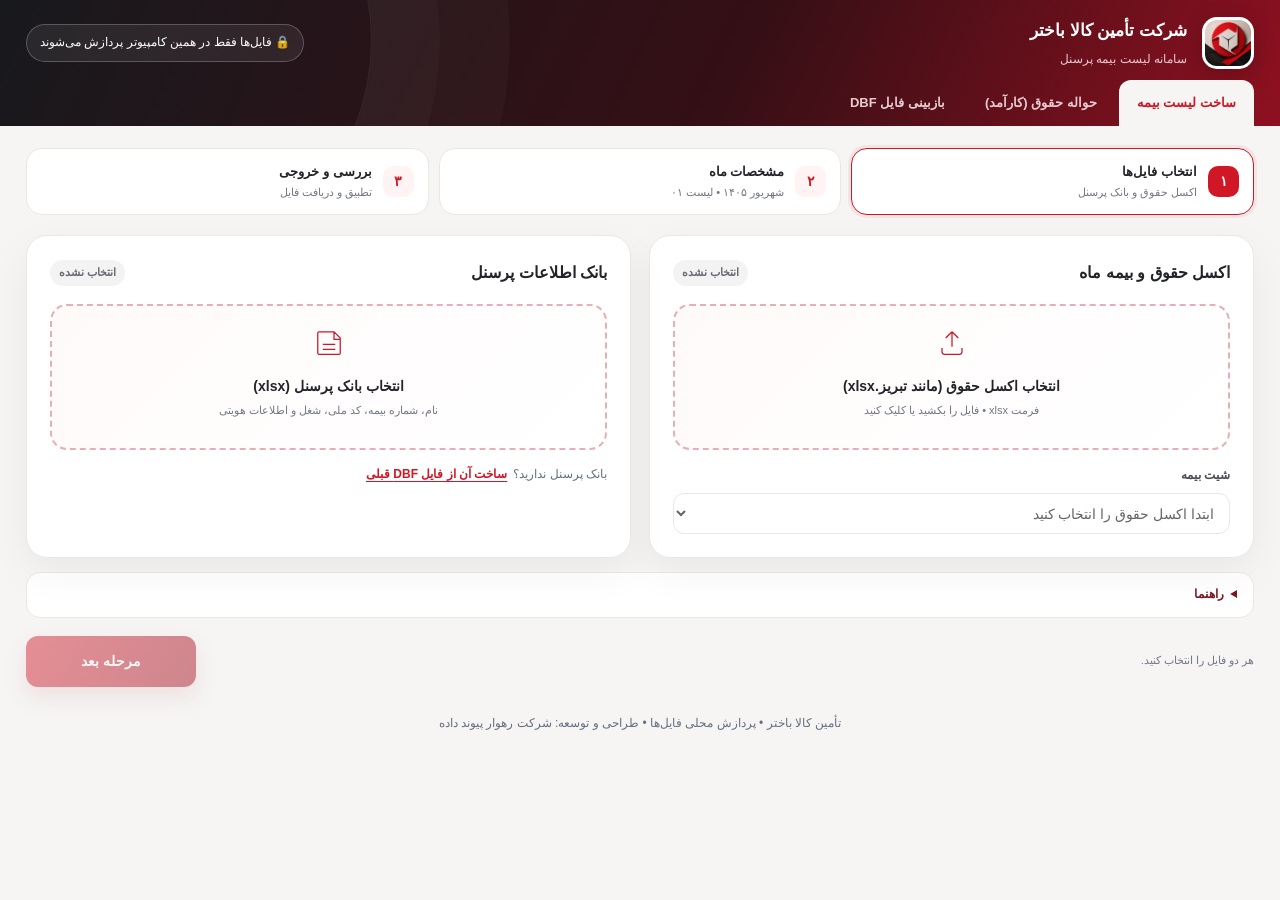
==== commit 0795e2a5: "Bime: Karamad salary voucher export for Tabriz New tab builds the Karamad tbldraftP import Excel fro" ====
--- a/bime/index.html
+++ b/bime/index.html
@@ -58,6 +58,9 @@
 .rowact{margin-top:6px}
 .leaversel{border:1px solid #dedfe3;border-radius:8px;padding:4px 8px;font-size:12px;background:#fff}
 tr.dim td{opacity:.55}
+#tab-karamad[hidden]{display:none}
+.kmsheet{display:flex;align-items:center;gap:8px;font-size:13px;padding:4px 0}
+#tab-karamad .grid4 .tiny{margin-top:4px;direction:ltr;text-align:right}
 @media(max-width:1000px){.grid4{grid-template-columns:1fr 1fr}}
 @media(max-width:650px){
   .stepper{gap:6px}
@@ -71,7 +74,7 @@
 </style></head>
 <body>
 <div class="top slim"><div class="wrap"><header class="header"><div class="brand"><img class="logo" src="[data-uri]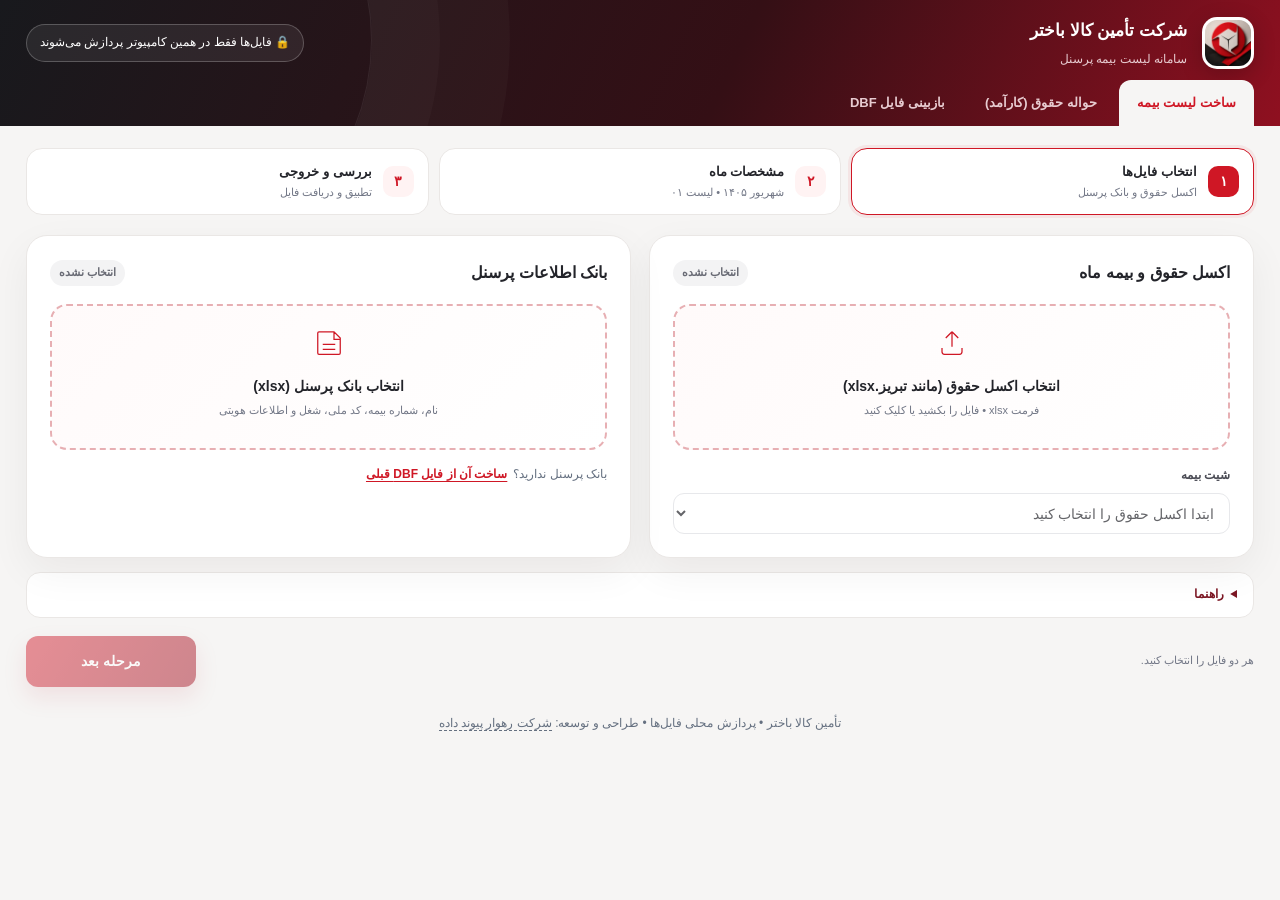
==== commit 28edcca6: "Internal tools: cheque due-date average, Tohfe sales report, inventory control - served on the inter" ====
--- a/bime/index.html
+++ b/bime/index.html
@@ -59,6 +59,9 @@
 .leaversel{border:1px solid #dedfe3;border-radius:8px;padding:4px 8px;font-size:12px;background:#fff}
 tr.dim td{opacity:.55}
 #tab-karamad[hidden]{display:none}
+.grid5{grid-template-columns:repeat(5,1fr)}
+@media(max-width:1000px){.grid5{grid-template-columns:1fr 1fr}}
+@media(max-width:650px){.grid5{grid-template-columns:1fr}}
 .kmsheet{display:flex;align-items:center;gap:8px;font-size:13px;padding:4px 0}
 #tab-karamad .grid4 .tiny{margin-top:4px;direction:ltr;text-align:right}
 @media(max-width:1000px){.grid4{grid-template-columns:1fr 1fr}}
@@ -108,20 +111,28 @@
 
 <div class="step" data-step="2" hidden>
 <section class="panel"><div class="panel-head"><h2>مشخصات ماه و کارگاه</h2><span class="status green">سال و ماه از اکسل حقوق خوانده می‌شود</span></div>
-<div class="grid4">
+<div class="grid4 grid5">
+<div class="field"><label for="branch">شعبه</label><select id="branch"><option value="tabriz" data-workshop="2826160012">تبریز</option><option value="ardabil" data-workshop="2456160180">اردبیل</option></select></div>
 <div class="field"><label for="workshop">کد ۱۰ رقمی کارگاه</label><input id="workshop" dir="ltr" maxlength="10" inputmode="numeric" value="2826160012"></div>
 <div class="field"><label for="listno">شماره لیست</label><input id="listno" dir="ltr" maxlength="12" value="01"></div>
 <div class="field"><label for="year">سال شمسی</label><input id="year" dir="ltr" maxlength="4" inputmode="numeric" value="1405"></div>
 <div class="field"><label for="month">ماه لیست</label><select id="month"><option value="1">فروردین</option><option value="2">اردیبهشت</option><option value="3">خرداد</option><option value="4">تیر</option><option value="5">مرداد</option><option value="6" selected>شهریور</option><option value="7">مهر</option><option value="8">آبان</option><option value="9">آذر</option><option value="10">دی</option><option value="11">بهمن</option><option value="12">اسفند</option></select></div>
 </div>
 <p class="tiny" style="margin:14px 0 0">مأخذ بیمه و سهم کارگر از اکسل حقوق استخراج می‌شوند و دوباره محاسبه نمی‌شوند؛ اطلاعات هویتی از بانک پرسنل می‌آیند.</p>
+<details class="help" id="karBox" style="margin-top:14px"><summary>مشخصات کارگاه برای فایل DSKKAR00</summary><div class="grid4" style="margin-top:10px">
+<div class="field" style="grid-column:span 2"><label for="karName">نام کارگاه</label><input id="karName" maxlength="30"></div>
+<div class="field" style="grid-column:span 2"><label for="karFarm">نام کارفرما</label><input id="karFarm" maxlength="30"></div>
+<div class="field" style="grid-column:span 2"><label for="karAdrs">نشانی کارگاه</label><input id="karAdrs" maxlength="40"></div>
+<div class="field"><label for="karPym">ردیف پیمان</label><input id="karPym" dir="ltr" inputmode="numeric" maxlength="3" placeholder="لیست اصلی: خالی"></div>
+<div class="field"><label for="karDisc">شرح لیست</label><input id="karDisc" dir="ltr" maxlength="30"></div>
+</div><p class="tiny" style="margin:10px 0 0">ردیف پیمان و شرح لیست با انتخاب شیت خودکار پر می‌شوند (شیت «پیمان»: ردیف 001 و شرح 1؛ لیست اصلی: ردیف خالی و شرح 2 در تبریز و 0 در اردبیل، مطابق فایل‌های قبلی). نام، کارفرما و نشانی برای هر شعبه در همین مرورگر ذخیره می‌شوند؛ حداکثر طول: نام و کارفرما ۳۰ و نشانی ۴۰ حرف.</p></details>
 </section>
 <div class="stepnav"><button type="button" class="secondary" data-go="1">مرحله قبل</button><button type="button" class="btn" data-go="3">بررسی و خروجی</button></div>
 </div>
 
 <div class="step" data-step="3" hidden>
 <div class="stats"><div class="metric"><span>افراد لیست حقوق</span><strong id="statPayroll">۰</strong></div><div class="metric green"><span>تطبیق صحیح و فعال</span><strong id="statMatched">۰</strong></div><div class="metric red"><span>نیازمند رسیدگی</span><strong id="statProblems">۰</strong></div><div class="metric amber"><span>افراد بانک خارج از لیست ماه</span><strong id="statUnused">۰</strong></div></div>
-<div class="footer-actions top-actions"><div><strong id="exportTitle">منتظر دو اکسل</strong><div class="tiny" id="exportHint">پس از رفع اشکالات، فایل خروجی فعال می‌شود.</div></div><button type="button" class="btn" id="exportBtn" disabled>دریافت DSKWOR00.dbf</button></div>
+<div class="footer-actions top-actions"><div><strong id="exportTitle">منتظر دو اکسل</strong><div class="tiny" id="exportHint">پس از رفع اشکالات، فایل خروجی فعال می‌شود.</div></div><div class="actions"><button type="button" class="btn" id="exportBtn" disabled>دریافت DSKWOR00.dbf</button><button type="button" class="btn" id="karBtn" disabled>دریافت DSKKAR00.dbf</button></div></div>
 <section class="panel table-panel"><div class="table-header"><div><h2>تطبیق دو اکسل و مبالغ</h2><div class="tiny" id="matchSubtitle">پس از انتخاب هر دو اکسل، نتایج اینجا ظاهر می‌شود.</div></div><div class="table-tools"><input class="search" type="search" id="search" placeholder="جستجوی نام یا کد ملی"><div class="seg"><button id="filterAll" type="button" class="active">همه</button><button id="filterProblems" type="button">فقط مشکلات</button></div><button id="reportBtn" type="button" class="secondary" disabled>دانلود گزارش خطا</button></div></div>
 <div id="issuesBox" class="soft" style="margin:0 20px 14px" hidden><strong id="issuesTitle"></strong><div id="issuesLines"></div></div>
 <div class="tblwrap results-table"><table><thead><tr><th>ردیف</th><th>نام در اکسل حقوق</th><th>وضعیت تطبیق</th><th>شماره بیمه</th><th>کد ملی</th><th>شغل</th><th>روز کارکرد</th><th>مأخذ بیمه (ریال)</th><th>سهم کارگر (ریال)</th><th>جزئیات</th></tr></thead><tbody id="matchedRows"><tr><td colspan="10" class="empty">هنوز دو فایل انتخاب نشده‌اند.</td></tr></tbody></table></div>
@@ -152,14 +163,22 @@
 </section>
 </div>
 
-<section class="panel mainrow"><div class="panel-head"><h2>مشخصات حواله</h2><span class="status green">ویژه شعبه تبریز</span></div>
+<section class="panel mainrow"><div class="panel-head"><h2>مشخصات حواله</h2><span class="status green" id="kmBranchTag">شعبه تبریز</span></div>
 <div class="grid4">
+<div class="field"><label for="kmBranch">شعبه (شناسه شعبه)</label><select id="kmBranch"><option value="tabriz">۱ — تبریز</option><option value="ardabil">۲ — اردبیل</option></select></div>
+<div class="field"><label for="kmBank">بانک</label><select id="kmBank"><option value="13">۱۳ — قرض‌الحسنه رسالت تبریز</option><option value="5">۵ — صادرات پشتیبان</option></select></div>
+<div class="field"><label for="kmDl2">سطح پنجم</label><select id="kmDl2"><option value="2317">۲۳۱۷ — تبریز</option><option value="2318">۲۳۱۸ — اردبیل</option></select></div>
 <div class="field"><label for="kmUser">کاربر ثبت‌کننده</label><select id="kmUser"><option value="">— انتخاب کنید —</option><option value="13">داود موسوی</option><option value="14">احسان فیضی</option><option value="35">علی بافنده</option><option value="42">آرزو ابراهیمی</option></select></div>
 <div class="field"><label for="kmCode">شماره حواله</label><input id="kmCode" dir="ltr" inputmode="numeric" maxlength="12" placeholder="مثلاً 1250"></div>
-<div class="field"><label for="kmDate">تاریخ ثبت (شمسی)</label><input id="kmDate" dir="ltr" maxlength="10" placeholder="1405/06/31"><div class="tiny" id="kmDateG">میلادی: —</div></div>
-<div class="field"><label for="kmBehalf">بابت</label><input id="kmBehalf" placeholder="حقوق شهریور 1405"></div>
+<div class="field"><label for="kmDate">تاریخ ثبت (شمسی)</label><input id="kmDate" type="tel" dir="ltr" maxlength="10" inputmode="numeric" autocomplete="off" placeholder="1405/06/31" data-date><div class="tiny" id="kmDateG">میلادی: —</div></div>
+<div class="field" style="grid-column:span 2"><label for="kmBehalf">بابت</label><input id="kmBehalf" placeholder="حقوق شهریور 1405"></div>
 </div>
-<p class="tiny" style="margin:12px 0 0">کدهای ثابت تبریز: شعبه ۱ • معین ۳۲۲۰ (حقوق و دستمزد پرداختی) • تفصیلی ۱۳۲۰۳ (حقوق خالص پرداختی) • سطح پنجم ۲۳۱۷ (تبریز) • بانک ۱۳ (قرض‌الحسنه رسالت تبریز) • سال مالی ۱۴۰۵ = ۸. «توضیحات» هر ردیف نام فرد در کارآمد است.</p>
+<details class="help" style="margin-top:12px"><summary>تنظیمات پیشرفته (معین، تفصیلی، سال مالی)</summary><div class="grid4" style="margin-top:10px">
+<div class="field"><label for="kmSl">شناسه معین</label><input id="kmSl" dir="ltr" inputmode="numeric" value="3220"><div class="tiny">حقوق و دستمزد پرداختی</div></div>
+<div class="field"><label for="kmDl">شناسه تفصیلی</label><input id="kmDl" dir="ltr" inputmode="numeric" value="13203"><div class="tiny">حقوق خالص پرداختی</div></div>
+<div class="field"><label for="kmFiscal">شناسه سال مالی</label><input id="kmFiscal" dir="ltr" inputmode="numeric" placeholder="1405 = 8"><div class="tiny">برای ۱۴۰۵ خودکار ۸</div></div>
+</div></details>
+<p class="tiny" id="kmBranchNote" style="margin:10px 0 0"></p>
 </section>
 
 <div class="stats" style="margin-top:14px"><div class="metric"><span>افراد اکسل حقوق</span><strong id="kmStatAll">۰</strong></div><div class="metric green"><span>آماده حواله</span><strong id="kmStatOk">۰</strong></div><div class="metric red"><span>نیازمند رسیدگی</span><strong id="kmStatBad">۰</strong></div><div class="metric amber"><span>جمع خالص پرداخت (ریال)</span><strong id="kmStatSum">۰</strong></div></div>
@@ -169,7 +188,7 @@
 </section>
 </section>
 
-<footer class="muted pagefoot">تأمین کالا باختر • پردازش محلی فایل‌ها • طراحی و توسعه: شرکت رهوار پیوند داده</footer>
+<footer class="muted pagefoot">تأمین کالا باختر • پردازش محلی فایل‌ها • طراحی و توسعه: <a href="https://rahvarpeyvand.ir" target="_blank" rel="noopener" class="rahvar" style="color:inherit;text-decoration:none;border-bottom:1px dashed currentColor">شرکت رهوار پیوند داده</a></footer>
 </main><div id="toast" class="toast" role="status" aria-live="polite"></div>
 <script>
 'use strict';
@@ -240,7 +259,7 @@
 let work=null, people=[], refMap=new Map(), filtered='all', editIndex=-1, fileOpened=false, parseNotes=[];
 const fmt=n=>Number(n||0).toLocaleString('en-US');
 const esc=s=>String(s??'').replace(/[&<>"']/g,c=>({'&':'&amp;','<':'&lt;','>':'&gt;','"':'&quot;',"'":'&#39;'}[c]));
-const norm=s=>String(s??'').normalize('NFKC').replace(/[يى]/g,'ی').replace(/ك/g,'ک').replace(/[\s\u200c\u200f\u200e\u064b-\u065f]+/g,'').trim();
+const norm=s=>String(s??'').normalize('NFKC').replace(/[يىئ]/g,'ی').replace(/ك/g,'ک').replace(/[أإ]/g,'ا').replace(/ؤ/g,'و').replace(/ة/g,'ه').replace(/[\s\u200c\u200f\u200e\u064b-\u065f]+/g,'').trim();
 const digits=s=>String(s??'').replace(/[۰-۹]/g,ch=>String(ch.charCodeAt(0)-0x6f0)).replace(/[٠-٩]/g,ch=>String(ch.charCodeAt(0)-0x660));
 function number(x){if(x===null||x===undefined||x==='')return 0;let t=digits(x).replace(/[,،\s]/g,'');const n=Number(t);return Number.isFinite(n)?Math.round(n):NaN}
 const setState=(el,text,klass)=>{const e=$(el);e.textContent=text;e.className='status'+(klass?' '+klass:'')};
@@ -308,7 +327,7 @@
  const tot=get('جمع پرداختيها فیش','جمع پرداختیها فیش','جمع کل دستمزد و مزایا');
  if(tot==='')warn.push('جمع پرداختی‌ها در اکسل نیست؛ از مأخذ بیمه به عنوان جمع کل استفاده خواهد شد.');
  const po={_sourceName:full,_row:i+2,_errors:errors,_warnings:warn,_national:codeOf(get('کد ملی','کدملی')),_insurance:codeOf(get('شماره بیمه')),
- DSW_DD:number(dd),DSW_ROOZ:number(daily),DSW_MAH:monthly,DSW_MASH:number(insured),DSW_MAZ:number(insured)-monthly,DSW_TOTL:tot!==''?number(tot):number(insured),DSW_BIME:number(insurance),DSW_INC:number(get('پایه سنوات تجمیعی روزانه')),DSW_SPOUSE:String(number(get('حق تاهل قابل پرداخت'))),DSW_PRATE:0, _year:yy,_month:mm};
+ DSW_DD:number(dd),DSW_ROOZ:number(daily),DSW_MAH:monthly,DSW_MASH:number(insured),DSW_MAZ:number(insured)-monthly,DSW_TOTL:tot!==''?number(tot):number(insured),DSW_BIME:number(insurance),DSW_INC:number(get('پایه سنوات تجمیعی روزانه')),DSW_SPOUSE:String(number(get('حق تاهل قابل پرداخت'))),DSW_PRATE:0, _year:yy,_month:mm,_mostamar:get('مستمر + تاهل','مستمر+تاهل')};
  if(po.DSW_MAZ<0)errors.push('مأخذ بیمه از دستمزد پایه کمتر است؛ فرمول حقوق بررسی شود');
  if(!Number.isInteger(po.DSW_DD)||po.DSW_DD<0||po.DSW_DD>31)errors.push('روز کارکرد باید بین صفر و ۳۱ باشد');
  if(po.DSW_MASH!==po.DSW_MAH+po.DSW_MAZ)errors.push('جمع مأخذ بیمه برابر با اجزا نیست');
@@ -477,6 +496,15 @@
   }
   document.querySelectorAll('.apptab').forEach(b => b.addEventListener('click', () => showTab(b.dataset.tab)));
 
+  // فیلدهای تاریخ (data-date): ارقام پشت سر هم تایپ می‌شوند و اسلش‌ها خودکار گذاشته می‌شود: 14050631 ← 1405/06/31
+  // در فاز capture اجرا می‌شود تا قبل از بقیه شنونده‌های همان فیلد مقدار قالب‌بندی‌شده را ببینند.
+  document.addEventListener('input', e => {
+    const el = e.target;
+    if (!el.matches || !el.matches('input[data-date]')) return;
+    const d = el.value.replace(/[۰-۹]/g, c => '۰۱۲۳۴۵۶۷۸۹'.indexOf(c)).replace(/[٠-٩]/g, c => '٠١٢٣٤٥٦٧٨٩'.indexOf(c)).replace(/\D/g, '').slice(0, 8);
+    el.value = d.length > 6 ? d.slice(0, 4) + '/' + d.slice(4, 6) + '/' + d.slice(6) : d.length > 4 ? d.slice(0, 4) + '/' + d.slice(4) : d;
+  }, true);
+
   function showStep(n){
     n = String(n);
     document.querySelectorAll('#tab-build .step').forEach(s => { s.hidden = s.dataset.step !== n; });
@@ -501,34 +529,54 @@
     $('s2sum').textContent = m + ' ' + fa($('year').value) + ' • لیست ' + fa($('listno').value);
   }
   const watch = new MutationObserver(filesState);
+  // شعبه → کد کارگاه (قابل ویرایش)؛ آخرین انتخاب به خاطر سپرده می‌شود
+  const setBranch = (v, fire) => { const o = [...$('branch').options].find(x => x.value === v); if (!o) return; $('branch').value = v; $('workshop').value = o.dataset.workshop; if (fire) $('workshop').dispatchEvent(new Event('change')); };
+  $('branch').addEventListener('change', () => { try { localStorage.setItem('bime-branch', $('branch').value) } catch (e) {} setBranch($('branch').value, true); });
+  try { setBranch(localStorage.getItem('bime-branch') || 'tabriz', false) } catch (e) { setBranch('tabriz', false) }
   ['payState', 'masterState'].forEach(id => watch.observe($(id), { attributes: true, childList: true, characterData: true, subtree: true }));
   ['month', 'year', 'listno'].forEach(id => { $(id).addEventListener('input', monthSummary); $(id).addEventListener('change', monthSummary); });
   filesState();
 })();
 </script>
 <script>
-/* حواله حقوق کارآمد — ویژه تبریز. طراحی و توسعه: شرکت رهوار پیوند داده
+/* حواله حقوق کارآمد — شعبه‌های تبریز و اردبیل. طراحی و توسعه: شرکت رهوار پیوند داده
    از توابع عمومی صفحه استفاده می‌کند: readExcel, keyObj, pick, norm, similarity, number, digits, codeOf,
    zipStored, xmlEscape, download, notify, fmt, esc, monthNumber */
 (function(){
   const $ = id => document.getElementById(id);
-  // کدهای ثابت شعبه تبریز در کارآمد (docs/karamad-codes.md)
-  const BRANCH = { name:'تبریز', BranchRef:1, SLRef:3220, DLRef:13203, DL2Ref:2317, BankRef:13, Charge:0, isSent:1, GroupingCharge:0 };
+  // پیش‌فرض‌های هر شعبه در کارآمد (docs/karamad-codes.md)؛ بانک، سطح پنجم، معین و تفصیلی در فرم قابل تغییرند
+  const BRANCHES = {
+    tabriz:  { label:'تبریز',  BranchRef:1, BankRef:13, DL2Ref:2317, SLRef:3220, DLRef:13203, note:'' },
+    ardabil: { label:'اردبیل', BranchRef:2, BankRef:5,  DL2Ref:2318, SLRef:3220, DLRef:13203, note:'معین ۳۲۲۰ و تفصیلی ۱۳۲۰۳ برای اردبیل از نمونه تبریز برداشته شده؛ اولین حواله اردبیل را در کارآمد کنترل کنید.' },
+  };
+  const CONST = { Charge:0, isSent:1, GroupingCharge:0 };
   const FISCAL = { 1405: 8 };
   const COLS = ['BranchRef','Code','BookDate','Price','Behalf','Description','SLRef','DLRef','DL2Ref','DL3Ref','BankRef','FiscalYear','UserRef','Charge','isSent','GroupingCharge'];
   const COLS_FA = ['شناسه شعبه','شماره حواله','تاریخ ثبت','مبلغ','بابت','توضیحات','شناسه معین','شناسه تفضیل','شناسه سطح پنجم','شناسه سطح ششم','شناسه بانک','شناسه سال مالی','شناسه کاربر','0','با 1 پرشود','0'];
   const WIDTHS = [10,9.6,14.7,8.7,12.6,11.1,20.4,19.3,14.3,18.1,24.3,12.4,55.3,7.1,8.1,15.4];
   const MONTHS = ['فروردین','اردیبهشت','خرداد','تیر','مرداد','شهریور','مهر','آبان','آذر','دی','بهمن','اسفند'];
-  const K_LIST = 'karamad-dl6-tabriz', K_ALIAS = 'karamad-alias-tabriz', K_USER = 'karamad-user';
+  const K_USER = 'karamad-user', K_BRANCH = 'karamad-branch';
+  const kList = () => 'karamad-dl6-' + branchKey, kAlias = () => 'karamad-alias-' + branchKey;   // جدا برای هر شعبه
   const load = (k, d) => { try { return JSON.parse(localStorage.getItem(k)) ?? d } catch (e) { return d } };
   const save = (k, v) => { try { localStorage.setItem(k, JSON.stringify(v)) } catch (e) {} };
   const tight = s => norm(s);   // norm صفحه فاصله‌ها را هم حذف می‌کند
   const clean = s => String(s ?? '').replace(/\s+/g, ' ').trim();
-  // کارآمد گاهی نام را کوتاه ثبت کرده (مثلاً بدون بخش آخر نام خانوادگی)
-  const prefixOf = (a, b) => { a = tight(a); b = tight(b); const [s1, l1] = a.length <= b.length ? [a, b] : [b, a]; return s1.length >= 6 && l1.startsWith(s1); };
-  const nameLike = (a, b) => similarity(a, b) >= 0.7 || prefixOf(a, b);
-
-  let book = null, codes = load(K_LIST, null), aliases = load(K_ALIAS, {}), rows = [], mode = 'all', period = null;
+  // کارآمد گاهی نام را کوتاه ثبت کرده (بدون «سید/سیده» یا بخش آخر نام خانوادگی): نام کوتاه‌تر داخل نام بلندتر است
+  const partOf = (a, b) => { a = tight(a); b = tight(b); const [s1, l1] = a.length <= b.length ? [a, b] : [b, a]; return s1.length >= 6 && l1.includes(s1); };
+  const nameLike = (a, b) => similarity(a, b) >= 0.7 || partOf(a, b);
+
+  let branchKey = BRANCHES[load(K_BRANCH, 'tabriz')] ? load(K_BRANCH, 'tabriz') : 'tabriz';
+  let book = null, codes = load(kList(), null), aliases = load(kAlias(), {}), rows = [], mode = 'all', period = null;
+  const intField = id => { const v = digits($(id).value).trim(); return /^\d{1,9}$/.test(v) ? Number(v) : null; };
+  function applyBranch(key, keepCustom) {
+    branchKey = key; const b = BRANCHES[key]; save(K_BRANCH, key);
+    $('kmBranch').value = key; $('kmBranchTag').textContent = 'شعبه ' + b.label;
+    if (!keepCustom) { $('kmBank').value = String(b.BankRef); $('kmDl2').value = String(b.DL2Ref); $('kmSl').value = b.SLRef; $('kmDl').value = b.DLRef; }
+    $('kmBranchNote').textContent = b.note;
+    codes = load(kList(), null); aliases = load(kAlias(), {});
+    $('kmCodeName').textContent = 'انتخاب خروجی «کد سطح ششم» از کارآمد (xlsx)';
+    paintCodeState(); build();
+  }
 
   /* ---------- تاریخ شمسی ← میلادی ---------- */
   function j2g(jy, jm, jd) {
@@ -567,10 +615,10 @@
     throw Error('ستون‌های «کد سطح ششم» و «نام سطح ششم» در این فایل پیدا نشد');
   }
   function paintCodeState() {
-    if (!codes) { $('kmCodeState').textContent = 'بارگذاری نشده'; $('kmCodeState').className = 'status'; return; }
+    if (!codes) { $('kmCodeState').textContent = 'بارگذاری نشده'; $('kmCodeState').className = 'status'; $('kmCodeInfo').textContent = 'فهرست کد سطح ششم شعبه ' + BRANCHES[branchKey].label + ' را انتخاب کنید؛ در همین مرورگر ذخیره می‌شود.'; return; }
     $('kmCodeState').textContent = 'آماده'; $('kmCodeState').className = 'status green';
     $('kmCodeName').textContent = codes.file || 'فهرست ذخیره‌شده';
-    $('kmCodeInfo').textContent = `${fmt(codes.list.length)} کد پرسنل • ذخیره در این مرورگر: ${codes.saved}. با ورود/خروج پرسنل، خروجی جدید کارآمد را دوباره انتخاب کنید.`;
+    $('kmCodeInfo').textContent = `شعبه ${BRANCHES[branchKey].label}: ${fmt(codes.list.length)} کد پرسنل • ذخیره در این مرورگر: ${codes.saved}. با ورود/خروج پرسنل، خروجی جدید کارآمد را دوباره انتخاب کنید.`;
   }
 
   /* ---------- اکسل حقوق ---------- */
@@ -612,7 +660,7 @@
         if (item.match && pcode && pcode !== item.match.code) item.info = 'شماره پرسنلی اکسل (' + pcode + ') با کد کارآمد فرق دارد؛ کد کارآمد استفاده شد';
         if (item.by === 'تأیید دستی' && tight(item.match.name) !== tight(name)) item.warnings.push('با تأیید شما به «' + item.match.name + '» وصل شده است');
         if (!item.match) {
-          let best = null, score = 0; for (const c of codes.list) { const sc = Math.max(similarity(c.name, name), prefixOf(c.name, name) ? 0.9 : 0); if (sc > score) { score = sc; best = c; } }
+          let best = null, score = 0; for (const c of codes.list) { const sc = Math.max(similarity(c.name, name), partOf(c.name, name) ? 0.9 : 0); if (sc > score) { score = sc; best = c; } }
           if (best && score >= 0.6) { item.suggestion = best; item.errors.push('در فهرست کارآمد با این نام نیست؛ احتمالاً «' + best.name + '» (کد ' + best.code + ')'); }
           else item.errors.push('در فهرست کارآمد پیدا نشد؛ تفصیلی این فرد را در کارآمد تعریف کنید و فهرست را دوباره بارگذاری کنید');
         }
@@ -630,12 +678,14 @@
   }
 
   function params() {
-    const p = { user: $('kmUser').value, code: digits($('kmCode').value).trim(), date: gregorian(), behalf: clean($('kmBehalf').value), fiscal: period && FISCAL[period.y], problems: [] };
+    const p = { user: $('kmUser').value, code: digits($('kmCode').value).trim(), date: gregorian(), behalf: clean($('kmBehalf').value), fiscal: intField('kmFiscal'),
+      branch: BRANCHES[branchKey].BranchRef, bank: intField('kmBank'), dl2: intField('kmDl2'), sl: intField('kmSl'), dl: intField('kmDl'), problems: [] };
+    if (!p.sl || !p.dl) p.problems.push('شناسه معین/تفصیلی در تنظیمات پیشرفته معتبر نیست');
     if (!p.user) p.problems.push('کاربر انتخاب نشده');
     if (!/^\d{1,12}$/.test(p.code)) p.problems.push('شماره حواله وارد نشده');
     if (!p.date) p.problems.push('تاریخ ثبت شمسی معتبر نیست (مانند 1405/06/31)');
     if (!p.behalf) p.problems.push('«بابت» خالی است');
-    if (period && !p.fiscal) p.problems.push('شناسه سال مالی برای سال ' + period.y + ' تعریف نشده است');
+    if (!p.fiscal) p.problems.push('شناسه سال مالی' + (period ? ' برای سال ' + period.y : '') + ' را در تنظیمات پیشرفته وارد کنید');
     return p;
   }
 
@@ -659,7 +709,7 @@
     const can = ready && ok.length > 0 && !bad.length && !p.problems.length;
     $('kmExportBtn').disabled = !can;
     $('kmExportTitle').textContent = !ready ? 'ابتدا اکسل حقوق و فهرست کارآمد را انتخاب کنید' : bad.length ? fmt(bad.length) + ' مورد باید رسیدگی شود' : p.problems.length ? p.problems[0] : `حواله ${fmt(ok.length)} نفر به مبلغ ${fmt(sum)} ریال آماده است`;
-    $('kmExportHint').textContent = can ? `کاربر: ${$('kmUser').selectedOptions[0].text} • تاریخ ثبت ${$('kmDate').value} = ${p.date} • شماره حواله ${p.code}` : p.problems.length ? p.problems.join('؛ ') : 'موارد قرمز جدول را رسیدگی کنید.';
+    $('kmExportHint').textContent = can ? `شعبه ${BRANCHES[branchKey].label} • بانک ${p.bank} • سطح پنجم ${p.dl2} • کاربر: ${$('kmUser').selectedOptions[0].text} • تاریخ ثبت ${$('kmDate').value} = ${p.date} • شماره حواله ${p.code}` : p.problems.length ? p.problems.join('؛ ') : 'موارد قرمز جدول را رسیدگی کنید.';
   }
 
   /* ---------- خروجی xlsx با همان ساختار نمونه کارآمد ---------- */
@@ -690,9 +740,9 @@
     build(); if ($('kmExportBtn').disabled) { notify('هنوز موارد لازم کامل نشده است.'); return; }
     const p = params(), user = Number(p.user), code = Number(p.code);
     const data = [COLS, COLS_FA];
-    for (const r of rows) if (!r.skip) data.push([BRANCH.BranchRef, code, p.date, r.net, p.behalf, clean(r.match.name), BRANCH.SLRef, BRANCH.DLRef, BRANCH.DL2Ref, Number(r.match.code), BRANCH.BankRef, p.fiscal, user, BRANCH.Charge, BRANCH.isSent, BRANCH.GroupingCharge]);
+    for (const r of rows) if (!r.skip) data.push([p.branch, code, p.date, r.net, p.behalf, clean(r.match.name), p.sl, p.dl, p.dl2, Number(r.match.code), p.bank, p.fiscal, user, CONST.Charge, CONST.isSent, CONST.GroupingCharge]);
     const ym = period ? `${period.y}-${pad(period.m)}` : 'voucher';
-    download(makeXlsx(data), `karamad-tabriz-${ym}.xlsx`, 'application/vnd.openxmlformats-officedocument.spreadsheetml.sheet');
+    download(makeXlsx(data), `karamad-${branchKey}-${ym}.xlsx`, 'application/vnd.openxmlformats-officedocument.spreadsheetml.sheet');
     notify(`فایل حواله ${fmt(data.length - 2)} نفر برای کارآمد ساخته شد.`);
   }
 
@@ -707,6 +757,7 @@
         const pr = period.prep.match(/^(\d{1,2})\/(\d{1,2})\/(\d{4})$/);
         if (!$('kmDate').value) $('kmDate').value = pr ? `${pr[3]}/${pad(pr[2])}/${pad(pr[1])}` : `${period.y}/${pad(period.m)}/${period.m <= 6 ? 31 : period.m < 12 ? 30 : 29}`;
         $('kmBehalf').value = `حقوق ${MONTHS[period.m - 1]} ${period.y}`;
+        if (FISCAL[period.y]) $('kmFiscal').value = FISCAL[period.y];
       }
       $('kmPayState').textContent = 'خوانده شد'; $('kmPayState').className = 'status green';
       build(); notify('اکسل حقوق خوانده شد؛ تاریخ ثبت را بررسی کنید.');
@@ -717,7 +768,7 @@
     try {
       const list = readCodeList(await readExcel(file));
       codes = { list, file: file.name, saved: new Intl.DateTimeFormat('fa-IR', { dateStyle: 'medium' }).format(new Date()) };
-      save(K_LIST, codes); paintCodeState(); build(); notify(`${fmt(list.length)} کد پرسنل از کارآمد خوانده و ذخیره شد.`);
+      save(kList(), codes); paintCodeState(); build(); notify(`${fmt(list.length)} کد پرسنل از کارآمد خوانده و ذخیره شد.`);
     } catch (e) { $('kmCodeState').textContent = 'خطا'; $('kmCodeState').className = 'status bad'; notify(e.message); console.error(e); }
   }
   $('kmPayInput').addEventListener('change', e => openPay(e.target.files[0]));
@@ -729,19 +780,92 @@
     box.addEventListener('drop', e => { e.preventDefault(); box.classList.remove('drag'); if (e.dataTransfer.files[0]) { $(input).files = e.dataTransfer.files; $(input).dispatchEvent(new Event('change')); } });
   }
   $('kmSheets').addEventListener('change', build);
-  for (const id of ['kmCode', 'kmDate', 'kmBehalf']) $(id).addEventListener('input', paint);
+  for (const id of ['kmCode', 'kmDate', 'kmBehalf', 'kmSl', 'kmDl', 'kmFiscal']) $(id).addEventListener('input', paint);
+  for (const id of ['kmBank', 'kmDl2']) $(id).addEventListener('change', paint);
+  $('kmBranch').addEventListener('change', () => applyBranch($('kmBranch').value, false));
   $('kmUser').addEventListener('change', () => { save(K_USER, $('kmUser').value); paint(); });
   $('kmSearch').addEventListener('input', paint);
   $('kmFilterAll').addEventListener('click', () => { mode = 'all'; $('kmFilterAll').classList.add('active'); $('kmFilterBad').classList.remove('active'); paint(); });
   $('kmFilterBad').addEventListener('click', () => { mode = 'bad'; $('kmFilterBad').classList.add('active'); $('kmFilterAll').classList.remove('active'); paint(); });
   $('kmRows').addEventListener('click', e => {
-    const a = e.target.closest('[data-km-alias]'); if (a) { const r = rows[+a.dataset.kmAlias]; if (!r?.suggestion) return; aliases[tight(r.name)] = r.suggestion.code; save(K_ALIAS, aliases); build(); notify('«' + r.name + '» به «' + r.suggestion.name + '» وصل شد و در این مرورگر به خاطر سپرده شد.'); return; }
-    const u = e.target.closest('[data-km-unalias]'); if (u) { const r = rows[+u.dataset.kmUnalias]; if (!r) return; delete aliases[tight(r.name)]; save(K_ALIAS, aliases); build(); notify('تطبیق دستی لغو شد.'); }
+    const a = e.target.closest('[data-km-alias]'); if (a) { const r = rows[+a.dataset.kmAlias]; if (!r?.suggestion) return; aliases[tight(r.name)] = r.suggestion.code; save(kAlias(), aliases); build(); notify('«' + r.name + '» به «' + r.suggestion.name + '» وصل شد و در این مرورگر به خاطر سپرده شد.'); return; }
+    const u = e.target.closest('[data-km-unalias]'); if (u) { const r = rows[+u.dataset.kmUnalias]; if (!r) return; delete aliases[tight(r.name)]; save(kAlias(), aliases); build(); notify('تطبیق دستی لغو شد.'); }
   });
   $('kmExportBtn').addEventListener('click', exportXlsx);
   $('kmUser').value = load(K_USER, '') || '';
-  paintCodeState(); paint();
+  applyBranch(branchKey, false);
   window.__karamad = { j2g, parseJalali };   // برای تست
 })();
 </script>
+<script>
+/* فایل اطلاعات کارگاه DSKKAR00 — جمع‌های لیست + مشخصات کارگاه. طراحی و توسعه: شرکت رهوار پیوند داده
+   از متغیرهای عمومی صفحه استفاده می‌کند: linkRows, fieldBytes, parseDbf, number, digits, codeOf, download, notify */
+(function(){
+  const $ = id => document.getElementById(id);
+  const KAR_HEADER_B64 = '[base64]';
+  const KAR_SCHEMA = [
+    ['DSK_ID','C',10,'کد کارگاه'],['DSK_NAME','C',30,'نام کارگاه'],['DSK_FARM','C',30,'نام کارفرما'],['DSK_ADRS','C',40,'نشانی کارگاه'],
+    ['DSK_KIND','N',1,'نوع لیست'],['DSK_YY','N',2,'سال'],['DSK_MM','N',2,'ماه'],['DSK_LISTNO','C',12,'شماره لیست'],['DSK_DISC','C',30,'شرح لیست'],
+    ['DSK_NUM','N',5,'تعداد کارکنان'],['DSK_TDD','N',6,'جمع روزهای کارکرد'],['DSK_TROOZ','N',12,'جمع دستمزد روزانه'],['DSK_TMAH','N',12,'جمع دستمزد ماهانه'],
+    ['DSK_TMAZ','N',12,'جمع مزایای مستمر'],['DSK_TMASH','N',12,'جمع مأخذ بیمه'],['DSK_TTOTL','N',12,'جمع کل پرداختی'],['DSK_TBIME','N',12,'جمع سهم بیمه‌شده'],
+    ['DSK_TKOSO','N',12,'جمع سهم کارفرما'],['DSK_BIC','N',12,'جمع بیمه بیکاری'],['DSK_RATE','N',5,'نرخ'],['DSK_PRATE','N',2,'نرخ پورسانتاژ'],['DSK_BIMH','N',12,'حق بیمه پورسانتاژ'],
+    ['MON_PYM','C',3,'ردیف پیمان'],['DSK_INC','N',12,'جمع پایه سنوات ماهانه'],['DSK_SPOUSE','N',12,'جمع حق تأهل']
+  ].map(([name,type,len,label]) => ({ name, type, len, label }));
+  const REC_LEN = 1 + KAR_SCHEMA.reduce((a, f) => a + f.len, 0);   // 311
+  // پیش‌فرض‌های هر شعبه (قابل ویرایش؛ تغییرات در مرورگر ذخیره می‌شود)
+  const KAR_DEFAULTS = {
+    tabriz:  { name: 'شرکت تامین کالا باختر', farm: 'آقای میرقدیر شهلائی', adrs: 'تبریز -جاده آذرشهر -شهرک صنعتی غرب' },
+    ardabil: { name: 'شرکت تامین کالا باختر', farm: 'سیدقدیرشهلائی نمین', adrs: '۴شهرک صنعتی شماره یک انتهای خیابان شمشاد' },   // از DSKKAR00 مهر ۱۴۰۵؛ «۴» رقم فارسی است
+  };
+  const key = () => 'bime-kar-' + ($('branch').value || 'tabriz');
+  const load = () => { try { return JSON.parse(localStorage.getItem(key())) || null } catch (e) { return null } };
+  const save = () => { try { localStorage.setItem(key(), JSON.stringify({ name: $('karName').value, farm: $('karFarm').value, adrs: $('karAdrs').value })) } catch (e) {} };
+  function fillBranch() { const v = load() || KAR_DEFAULTS[$('branch').value] || KAR_DEFAULTS.tabriz; $('karName').value = v.name; $('karFarm').value = v.farm; $('karAdrs').value = v.adrs; }
+  // شرح لیست در فایل‌های رسمی: تبریز اصلی 2 و پیمانی 1، اردبیل 0
+  function fillSheet() { const contract = /پیمان/.test($('sheetSelect').value || ''); $('karPym').value = contract ? '001' : ''; $('karDisc').value = contract ? '1' : ($('branch').value === 'ardabil' ? '0' : '2'); }
+
+  function header() { const b = atob(KAR_HEADER_B64), h = new Uint8Array(b.length); for (let i = 0; i < b.length; i++) h[i] = b.charCodeAt(i); return h; }
+  function buildRecord() {
+    const rows = linkRows.filter(x => x.combined).map(x => x);
+    const sum = f => rows.reduce((a, x) => a + number(x.combined[f] || 0), 0);
+    const missing = rows.filter(x => !x.leaver && x.pay._mostamar === '');
+    if (missing.length) throw Error('ستون «مستمر + تاهل» برای ' + missing.length + ' نفر در اکسل حقوق نیست؛ جمع مزایای مستمر DSKKAR00 از همین ستون ساخته می‌شود');
+    const tmash = sum('DSW_MASH');
+    return {
+      DSK_ID: codeOf($('workshop').value), DSK_NAME: $('karName').value.trim(), DSK_FARM: $('karFarm').value.trim(), DSK_ADRS: $('karAdrs').value.trim(),
+      DSK_KIND: 0, DSK_YY: number($('year').value) % 100, DSK_MM: number($('month').value), DSK_LISTNO: digits($('listno').value).trim(), DSK_DISC: $('karDisc').value.trim(),
+      DSK_NUM: rows.length, DSK_TDD: sum('DSW_DD'), DSK_TROOZ: sum('DSW_ROOZ'), DSK_TMAH: sum('DSW_MAH'),
+      DSK_TMAZ: rows.reduce((a, x) => a + (x.leaver ? 0 : number(x.pay._mostamar)), 0),   // فقط مزایای مستمر (+تأهل)، مطابق فایل‌های رسمی
+      DSK_TMASH: tmash, DSK_TTOTL: sum('DSW_TOTL'), DSK_TBIME: sum('DSW_BIME'),
+      DSK_TKOSO: Math.round(tmash * 0.20), DSK_BIC: Math.round(tmash * 0.03), DSK_RATE: 0, DSK_PRATE: 0, DSK_BIMH: 0,
+      MON_PYM: digits($('karPym').value).trim(), DSK_INC: rows.reduce((a, x) => a + number(x.combined.DSW_INC || 0) * number(x.combined.DSW_DD || 0), 0), DSK_SPOUSE: sum('DSW_SPOUSE'),
+    };
+  }
+  function makeKar(rec) {
+    for (const k of ['DSK_NAME', 'DSK_FARM', 'DSK_ADRS']) if (!rec[k]) throw Error(KAR_SCHEMA.find(f => f.name === k).label + ' خالی است (مشخصات کارگاه در مرحله ۲)');
+    const h = header(), dest = new Uint8Array(h.length + REC_LEN); dest.set(h);
+    const dv = new DataView(dest.buffer), now = new Date();
+    dest[1] = (now.getFullYear() - 1900) & 255; dest[2] = now.getMonth() + 1; dest[3] = now.getDate(); dv.setUint32(4, 1, true);
+    let off = h.length; dest[off++] = 32;
+    for (const f of KAR_SCHEMA) { dest.fill(32, off, off + f.len); const b = fieldBytes(f, rec[f.name]); dest.set(b, f.type === 'N' ? off + f.len - b.length : off); off += f.len; }
+    const back = parseDbf(dest);
+    if (back.header !== 833 || back.record !== REC_LEN || back.count !== 1) throw Error('ساختار فایل DSKKAR00 تأیید نشد');
+    for (const f of KAR_SCHEMA) if (f.type === 'N' && back.records[0][f.name] !== number(rec[f.name])) throw Error('کنترل ' + f.label + ' ناموفق بود');
+    return dest;
+  }
+  function exportKar() {
+    if ($('exportBtn').disabled) { notify('ابتدا موارد لیست بیمه را رسیدگی کنید.'); return; }
+    try { syncData(); const rec = buildRecord(); download(makeKar(rec), 'DSKKAR00.dbf', 'application/octet-stream');
+      notify('DSKKAR00 ساخته شد: ' + rec.DSK_NUM + ' نفر، جمع حق بیمه ' + (rec.DSK_TBIME + rec.DSK_TKOSO + rec.DSK_BIC).toLocaleString('en-US') + ' ریال. هر دو فایل را با هم ارسال کنید.'); }
+    catch (e) { notify('خطای ساخت DSKKAR00: ' + e.message); console.error(e); }
+  }
+  $('karBtn').addEventListener('click', exportKar);
+  new MutationObserver(() => { $('karBtn').disabled = $('exportBtn').disabled; }).observe($('exportBtn'), { attributes: true, attributeFilter: ['disabled'] });
+  $('branch').addEventListener('change', () => { fillBranch(); fillSheet(); });
+  $('sheetSelect').addEventListener('change', fillSheet);
+  new MutationObserver(fillSheet).observe($('sheetSelect'), { childList: true });
+  for (const id of ['karName', 'karFarm', 'karAdrs']) $(id).addEventListener('change', save);
+  fillBranch(); fillSheet(); $('karBtn').disabled = $('exportBtn').disabled;
+})();
+</script>
 </body></html>
